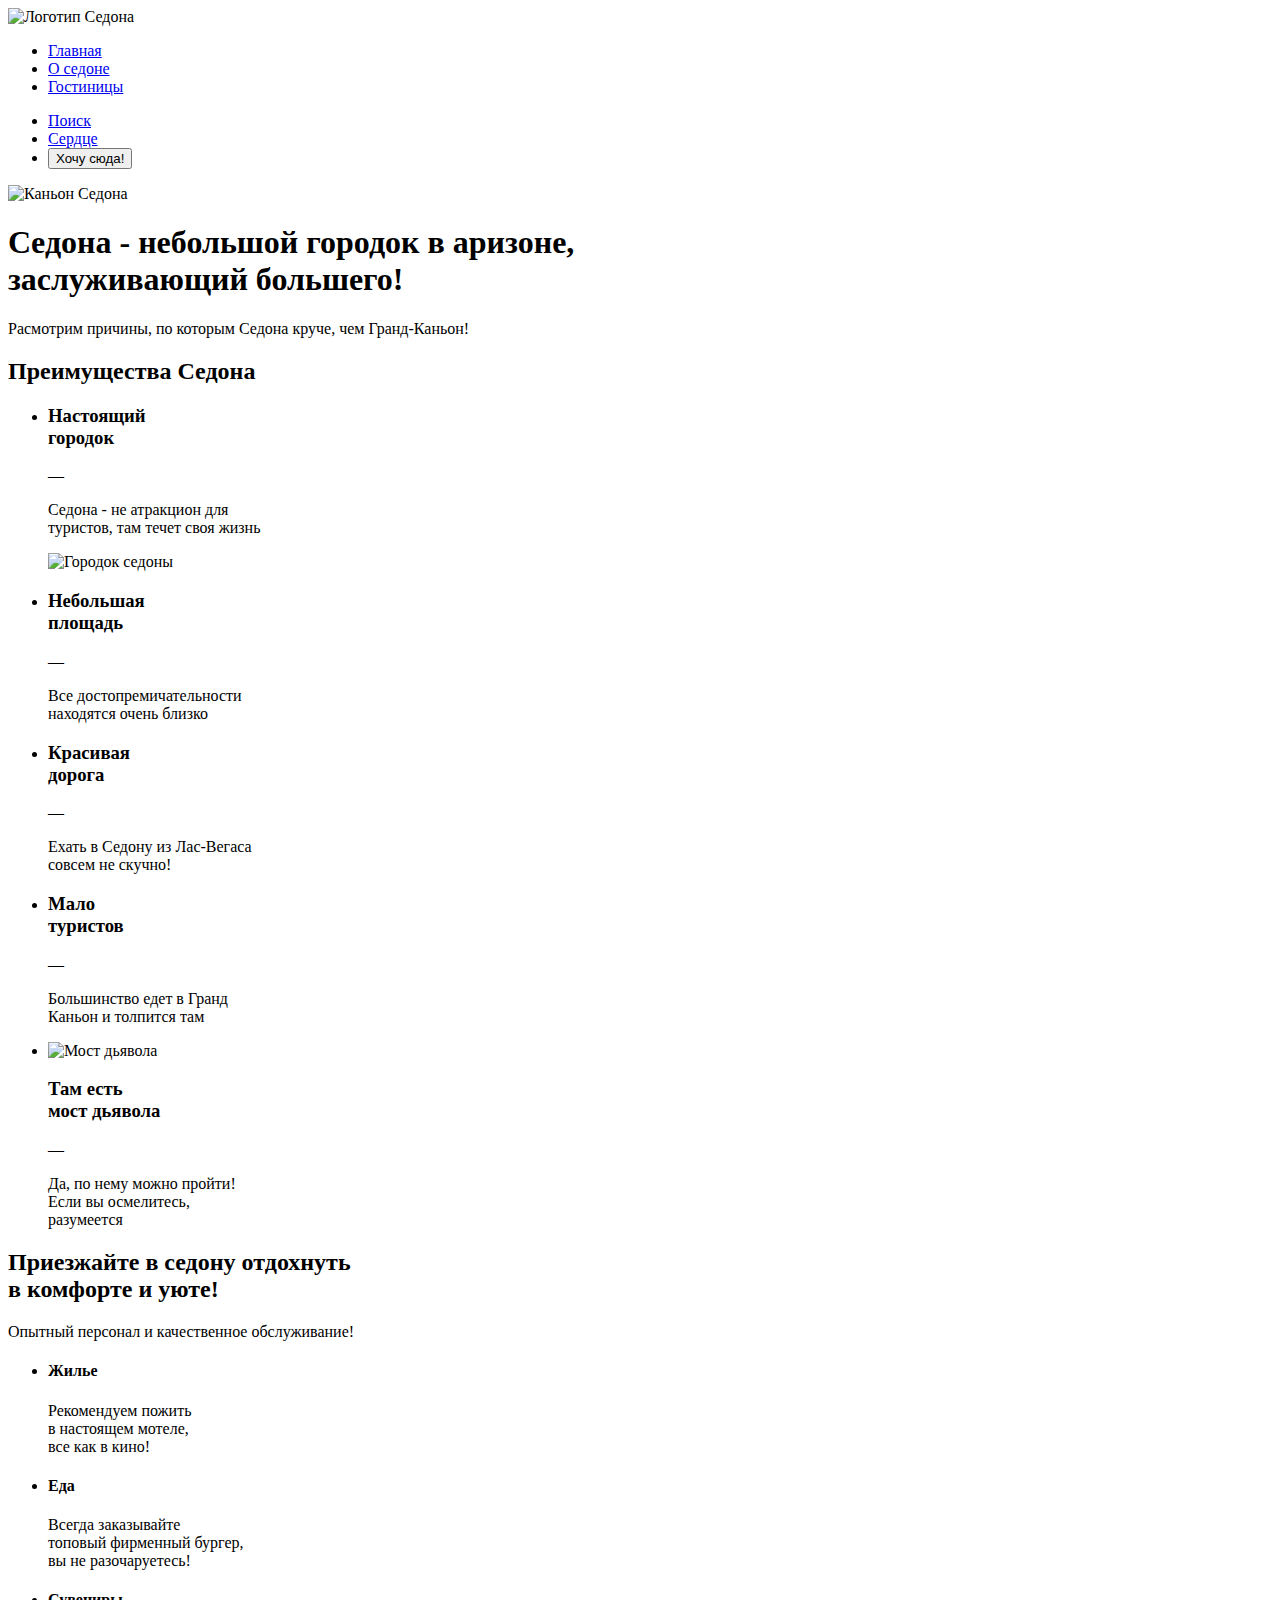
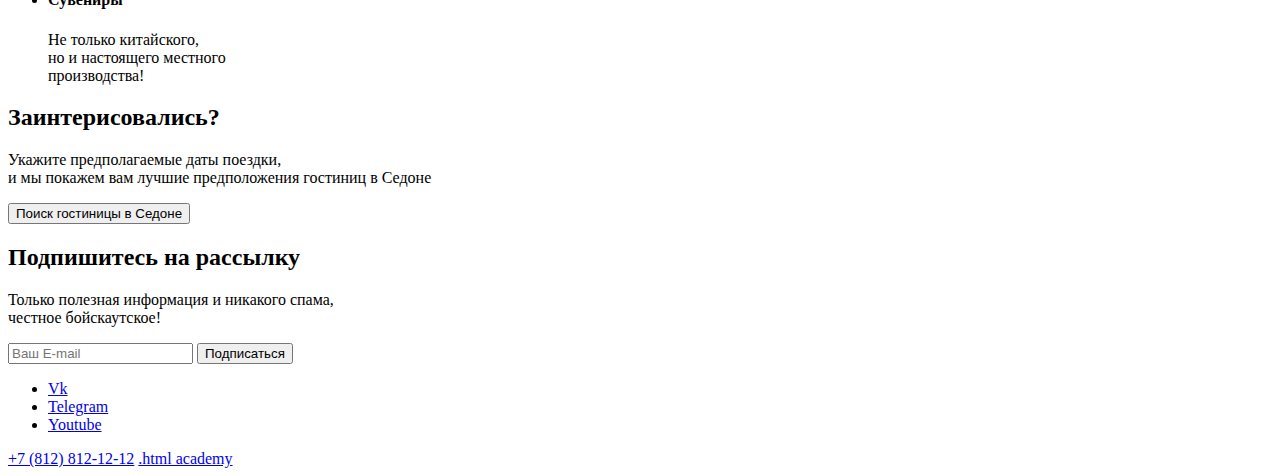
==== index.html @ ae00aa12 "Разметка страниц" ====
<!DOCTYPE html>
<html lang="ru">
  <head>
    <meta charset="utf-8">
    <title>HTML Academy: Седона</title>
  </head>

  <body>
    <header class="main-header">
      <nav class="main-navigation">
        <a class="main-header-logo">
          <img src="#" alt="Логотип Седона">
        </a>
        <ul class="navigation-list">
          <li class="navigation-item">
            <a class="navigation-link" href="index.html">Главная</a>
          </li>
          <li class="navigation-item">
            <a class="navigation-link" href="#">О седоне</a>
          </li>
          <li class="navigation-item">
            <a class="navigation-link" href="catalog.html">Гостиницы</a>
          </li>
        </ul>
        <ul class="navigation-list navigation-user">
          <li class="navigation-item">
            <a class="navigation-link" href="#">
              <span class="visual-hiden">
               Поиск
            </span>
            </a>
          </li>
          <li class="navigation-item">
            <a class="navigation-link" href="#">
            <span class="visual-hiden">
               Сердце
            </span>
              </a>
          </li>
          <li class="navigation-item">
            <button class="button button-popup" type="button">Хочу сюда!</button>
          </li>
        </ul>
      </nav>
    </header>

    <main>
      <section class="description">
        <div class="images">
          <div class="image-items">
             <img  src="#" alt=" Каньон Седона">
          </div>
        </div>
        <h1>Cедона - небольшой городок в аризоне,<br>заслуживающий большего!</h1>
        <p>Расмотрим причины, по которым Седона круче, чем Гранд-Каньон!</p>
      </section>

      <section class="reason">
        <h2 class="visually-hidden">Преимущества Седона</h2>

        <ul class="reason-list">
          <li class="reason-item">
            <h3 class="reason-item">Настоящий<br>городок</h3>
            <span>—</span>
            <p class="reasons-description">Седона - не атракцион для<br>туристов, там течет своя жизнь</p>
            <img src="#" alt="Городок седоны">
          </li>
          <li class="reason-list">
            <h3 class="reasone-item">Небольшая<br>площадь</h3>
            <span>—</span>
            <p class="reasons-description">Все достопремичательности<br>находятся очень близко</p>
          </li>
          <li class="reasone-list">
            <h3 class="reason-item">Красивая<br>дорога</h3>
            <span>—</span>
            <p>Ехать в Седону из Лас-Вегаса<br>совсем не скучно!</p>
          </li>
          <li class="reason-list">
            <h3 class="reason-item">Мало<br>туристов</h3>
            <span>—</span>
            <p class="reasons-description">Большинство едет в Гранд<br>Каньон и толпится там</p>
          </li>
          <li class="reason-item">
            <img src="#" alt="Мост дьявола">
            <h3 class="reason-item">Там есть<br>мост дьявола</h3>
            <span>—</span>
            <p class="reasons-description">Да, по нему можно пройти!<br>Если вы осмелитесь,<br>разумеется</p>
          </li>
        </ul>
      </section>

      <section>
        <div>
          <h2>Приезжайте в седону отдохнуть<br>в комфорте и уюте!</h2>
          <p>Опытный персонал и качественное обслуживание!</p>
        </div>
        <ul class="features">
          <li>
            <div class="feature-item feature-item-house">
              <h4 class="title-item title-item-black">Жилье</h4>
              <p>Рекомендуем пожить<br>в настоящем мотеле,<br>все как в кино!</p>
            </div>
          </li>
          <li>
            <div class="feature-item feature-item-food">
              <h4 class="title-item title-item-black">Еда</h4>
              <p>Всегда заказывайте<br>топовый фирменный бургер,<br>вы не разочаруетесь!</p>
            </div>
          </li>
          <li>
            <div class="feature-item feature-item-gift">
              <h4 class="title-item title-item-black">Сувениры</h4>
              <p>Не только китайского,<br>но и настоящего местного<br>производства!</p>
            </div>
          </li>
        </ul>
      </section>

      <section class="search">
        <div class="container">
          <h2>Заинтерисовались?</h2>
          <p class="explation">Укажите предполагаемые даты поездки,<br>и мы покажем вам лучшие предположения гостиниц в Седоне</p>
          <button class="button button-popup" type="button">Поиск гостиницы в Седоне</button>
        </div>
      </section>

      <section class="subscribe">
        <div class="link">
          <h2>Подпишитесь на рассылку</h2>
          <p>Только полезная информация и никакого спама,<br>честное бойскаутское!</p>
        </div>
        <form>
          <input name="email" type="email" placeholder="Ваш E-mail" required>
          <input type="submit" value="Подписаться">
        </form>
      </section>
    </main>

    <footer class="main-footer">
      <div class="footer-social">
        <ul class="footer-social-list">
          <li class="footer-social-item">
            <a class="button" href="#">Vk</a>
          </li>
          <li class="footer-social-item">
            <a class="button" href="#">Telegram</a>
          </li>
          <li class="footer-social-item">
          <a class="button" href="#">Youtube</a>
          </li>
        </ul>
      </div>
      <a href="tel:+78128121212">+7 (812) 812-12-12</a>
      <a class="navigation-link" href="https://htmlacademy.ru">.html academy</a>
    </footer>
  </body>
  </html>
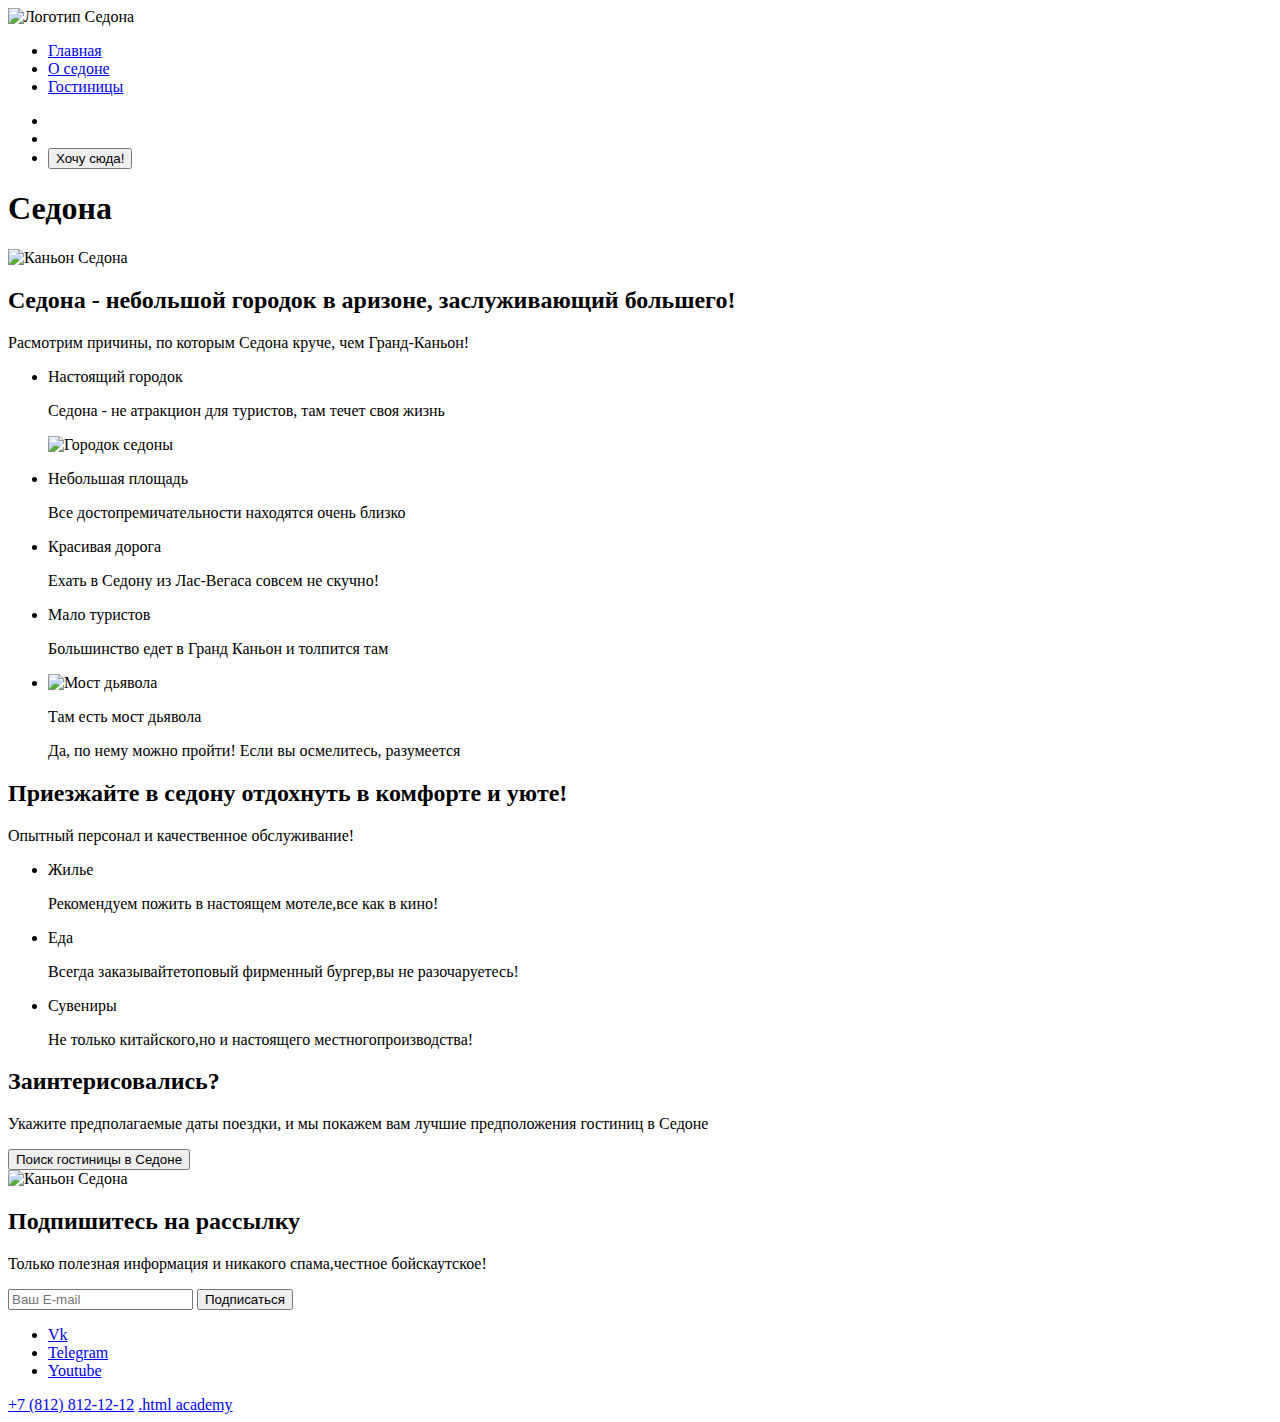
==== commit 5eeec648: "Разметка страницы 2" ====
--- a/index.html
+++ b/index.html
@@ -1,5 +1,6 @@
 <!DOCTYPE html>
 <html lang="ru">
+
   <head>
     <meta charset="utf-8">
     <title>HTML Academy: Седона</title>
@@ -24,18 +25,18 @@
         </ul>
         <ul class="navigation-list navigation-user">
           <li class="navigation-item">
-            <a class="navigation-link" href="#">
+            <a class="navigation-link" aria-label="Поиск" href="#">
               <span class="visual-hiden">
-               Поиск
-            </span>
+
+              </span>
             </a>
           </li>
           <li class="navigation-item">
-            <a class="navigation-link" href="#">
-            <span class="visual-hiden">
-               Сердце
-            </span>
-              </a>
+            <a class="navigation-link" aria-label="Избранное" href="#">
+              <span class="visual-hiden">
+
+              </span>
+            </a>
           </li>
           <li class="navigation-item">
             <button class="button button-popup" type="button">Хочу сюда!</button>
@@ -46,72 +47,65 @@
 
     <main>
       <section class="description">
+        <h1 class="visually-hidden">Седона</h1>
         <div class="images">
           <div class="image-items">
-             <img  src="#" alt=" Каньон Седона">
+            <img src="#" alt=" Каньон Седона">
           </div>
         </div>
-        <h1>Cедона - небольшой городок в аризоне,<br>заслуживающий большего!</h1>
-        <p>Расмотрим причины, по которым Седона круче, чем Гранд-Каньон!</p>
       </section>
 
       <section class="reason">
-        <h2 class="visually-hidden">Преимущества Седона</h2>
-
+        <h2>Cедона - небольшой городок в аризоне, заслуживающий большего!</h2>
+        <p>Расмотрим причины, по которым Седона круче, чем Гранд-Каньон!</p>
         <ul class="reason-list">
           <li class="reason-item">
-            <h3 class="reason-item">Настоящий<br>городок</h3>
-            <span>—</span>
-            <p class="reasons-description">Седона - не атракцион для<br>туристов, там течет своя жизнь</p>
+            <p class="reason-item">Настоящий городок</p>
+            <span></span>
+            <p class="reasons-description">Седона - не атракцион для туристов, там течет своя жизнь</p>
             <img src="#" alt="Городок седоны">
           </li>
           <li class="reason-list">
-            <h3 class="reasone-item">Небольшая<br>площадь</h3>
-            <span>—</span>
-            <p class="reasons-description">Все достопремичательности<br>находятся очень близко</p>
+            <p class="reasone-item">Небольшая площадь</p>
+            <span></span>
+            <p class="reasons-description">Все достопремичательности находятся очень близко</p>
           </li>
           <li class="reasone-list">
-            <h3 class="reason-item">Красивая<br>дорога</h3>
-            <span>—</span>
-            <p>Ехать в Седону из Лас-Вегаса<br>совсем не скучно!</p>
+            <p class="reason-item">Красивая дорога</p>
+            <span></span>
+            <p>Ехать в Седону из Лас-Вегаса совсем не скучно!</p>
           </li>
           <li class="reason-list">
-            <h3 class="reason-item">Мало<br>туристов</h3>
-            <span>—</span>
-            <p class="reasons-description">Большинство едет в Гранд<br>Каньон и толпится там</p>
+            <p class="reason-item">Мало туристов</p>
+            <span></span>
+            <p class="reasons-description">Большинство едет в Гранд Каньон и толпится там</p>
           </li>
           <li class="reason-item">
             <img src="#" alt="Мост дьявола">
-            <h3 class="reason-item">Там есть<br>мост дьявола</h3>
-            <span>—</span>
-            <p class="reasons-description">Да, по нему можно пройти!<br>Если вы осмелитесь,<br>разумеется</p>
+            <p class="reason-item">Там есть мост дьявола</p>
+            <span></span>
+            <p class="reasons-description">Да, по нему можно пройти! Если вы осмелитесь, разумеется</p>
           </li>
         </ul>
       </section>
 
       <section>
         <div>
-          <h2>Приезжайте в седону отдохнуть<br>в комфорте и уюте!</h2>
+          <h2>Приезжайте в седону отдохнуть в комфорте и уюте!</h2>
           <p>Опытный персонал и качественное обслуживание!</p>
         </div>
         <ul class="features">
           <li>
-            <div class="feature-item feature-item-house">
-              <h4 class="title-item title-item-black">Жилье</h4>
-              <p>Рекомендуем пожить<br>в настоящем мотеле,<br>все как в кино!</p>
-            </div>
+            <p class="title-item title-item-black">Жилье</p>
+            <p>Рекомендуем пожить в настоящем мотеле,все как в кино!</p>
           </li>
           <li>
-            <div class="feature-item feature-item-food">
-              <h4 class="title-item title-item-black">Еда</h4>
-              <p>Всегда заказывайте<br>топовый фирменный бургер,<br>вы не разочаруетесь!</p>
-            </div>
+            <p class="title-item title-item-black">Еда</p>
+            <p>Всегда заказывайтетоповый фирменный бургер,вы не разочаруетесь!</p>
           </li>
           <li>
-            <div class="feature-item feature-item-gift">
-              <h4 class="title-item title-item-black">Сувениры</h4>
-              <p>Не только китайского,<br>но и настоящего местного<br>производства!</p>
-            </div>
+            <p class="title-item title-item-black">Сувениры</p>
+            <p>Не только китайского,но и настоящего местногопроизводства!</p>
           </li>
         </ul>
       </section>
@@ -119,19 +113,21 @@
       <section class="search">
         <div class="container">
           <h2>Заинтерисовались?</h2>
-          <p class="explation">Укажите предполагаемые даты поездки,<br>и мы покажем вам лучшие предположения гостиниц в Седоне</p>
+          <p class="explation">Укажите предполагаемые даты поездки, и мы покажем вам лучшие предположения гостиниц в
+            Седоне</p>
           <button class="button button-popup" type="button">Поиск гостиницы в Седоне</button>
         </div>
       </section>
 
       <section class="subscribe">
+        <img src="#" alt="Каньон Седона">
         <div class="link">
           <h2>Подпишитесь на рассылку</h2>
-          <p>Только полезная информация и никакого спама,<br>честное бойскаутское!</p>
+          <p>Только полезная информация и никакого спама,честное бойскаутское!</p>
         </div>
         <form>
           <input name="email" type="email" placeholder="Ваш E-mail" required>
-          <input type="submit" value="Подписаться">
+          <button type="submit">Подписаться</button>
         </form>
       </section>
     </main>
@@ -140,18 +136,20 @@
       <div class="footer-social">
         <ul class="footer-social-list">
           <li class="footer-social-item">
-            <a class="button" href="#">Vk</a>
+            <a class="button" href="#" aria-label="Vk">Vk</a>
           </li>
           <li class="footer-social-item">
-            <a class="button" href="#">Telegram</a>
+            <a class="button" href="#" aria-label="Telegram">Telegram</a>
           </li>
           <li class="footer-social-item">
-          <a class="button" href="#">Youtube</a>
+            <a class="button" href="#" aria-label="Youtube">Youtube</a>
           </li>
         </ul>
       </div>
       <a href="tel:+78128121212">+7 (812) 812-12-12</a>
-      <a class="navigation-link" href="https://htmlacademy.ru">.html academy</a>
+      <a class="navigation-link" href="https://htmlacademy.ru" target="_blank" rel="noopener noreferrer">.html
+        academy</a>
     </footer>
   </body>
-  </html>
+
+</html>
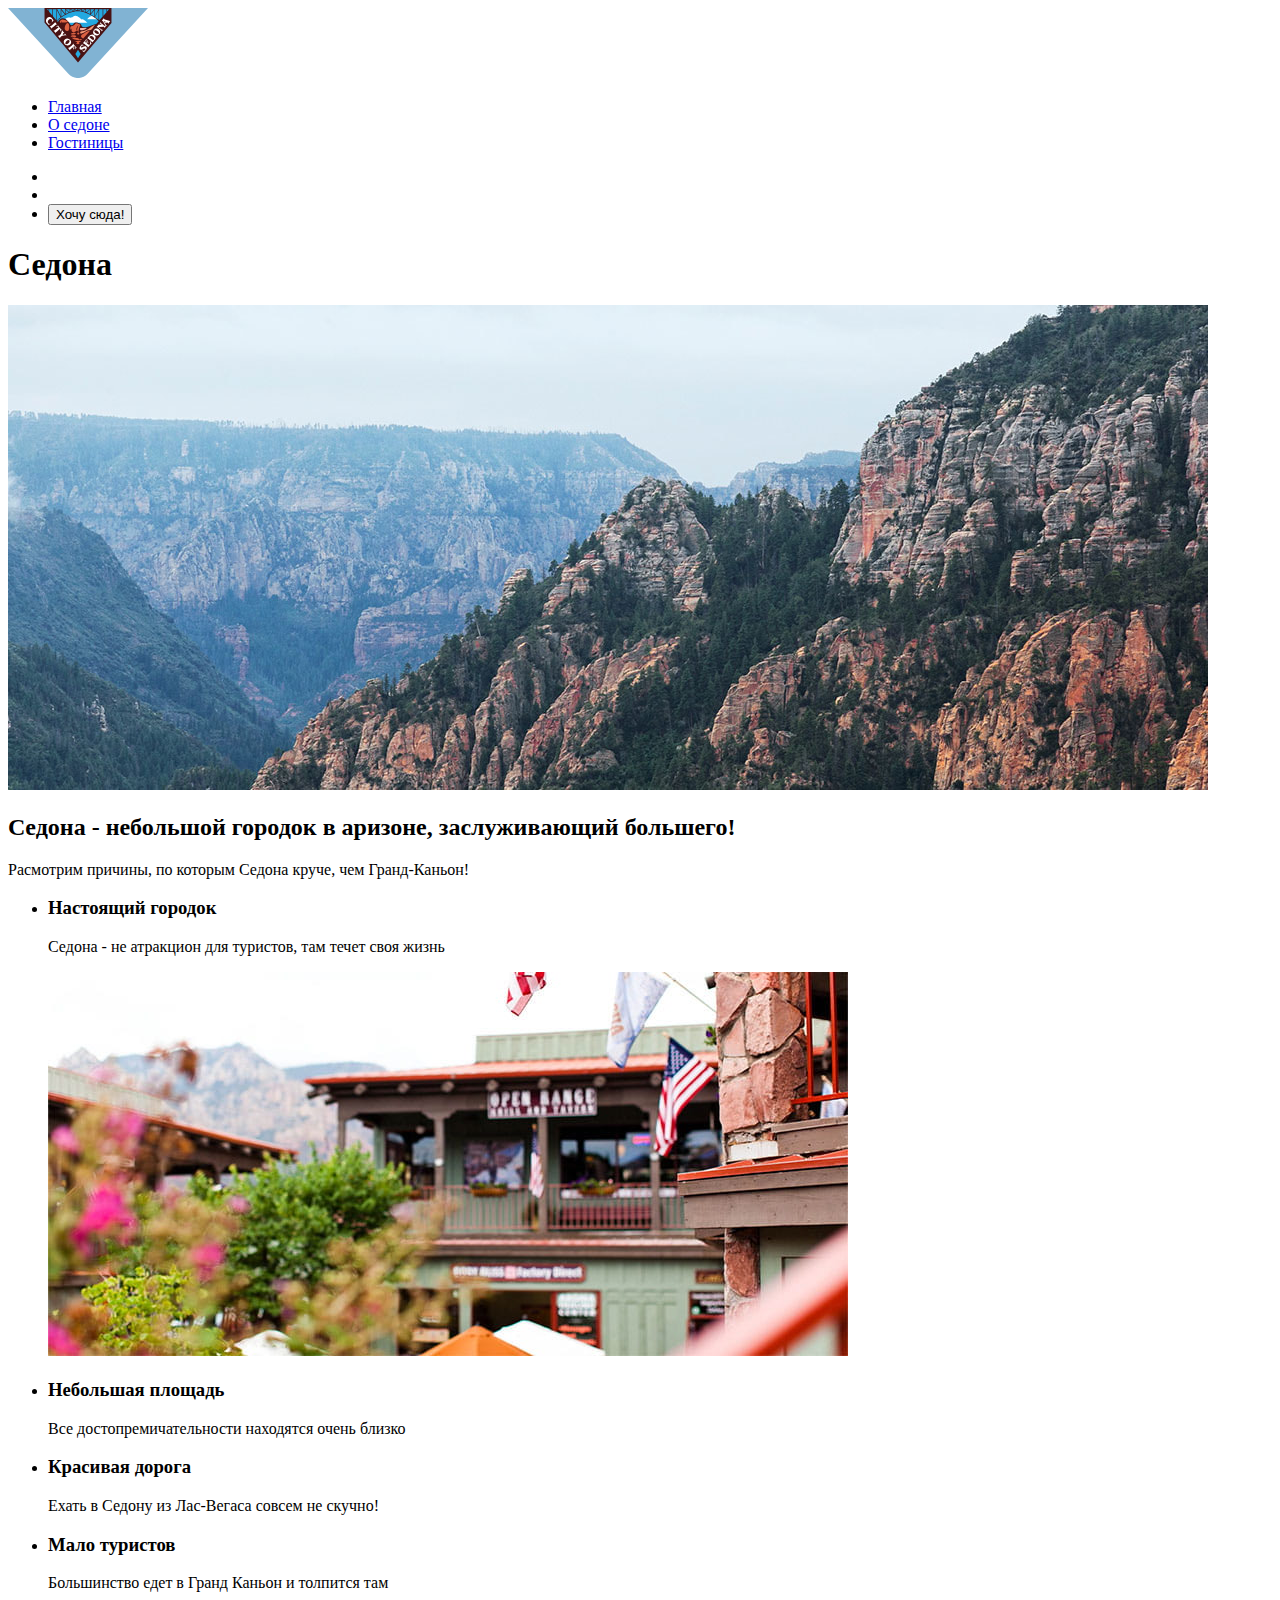
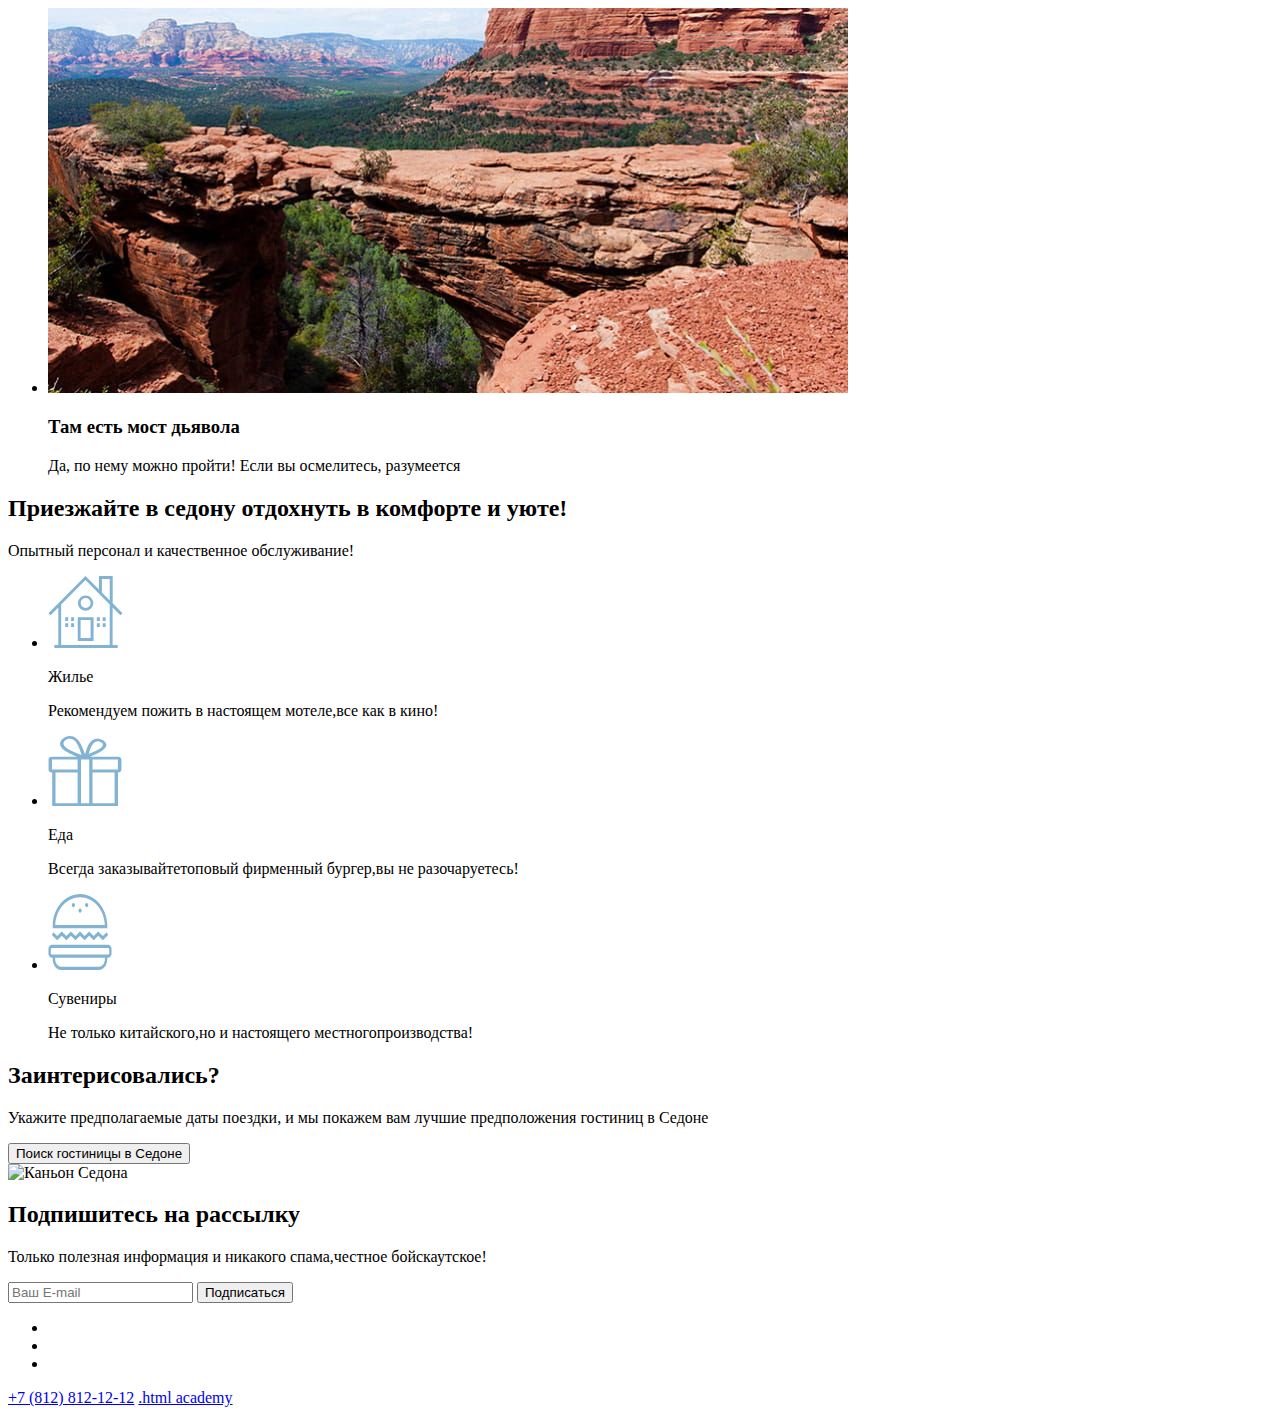
==== commit 3c823861: "Merge pull request #3 from AlexPC19993/master" ====
--- a/index.html
+++ b/index.html
@@ -9,8 +9,8 @@
   <body>
     <header class="main-header">
       <nav class="main-navigation">
-        <a class="main-header-logo">
-          <img src="#" alt="Логотип Седона">
+        <a class="main-header-logo" href="index.html">
+          <img src="images/logo-sedona.svg" width="140" height="70" alt="Логотип Седона">
         </a>
         <ul class="navigation-list">
           <li class="navigation-item">
@@ -25,20 +25,12 @@
         </ul>
         <ul class="navigation-list navigation-user">
           <li class="navigation-item">
-            <a class="navigation-link" aria-label="Поиск" href="#">
-              <span class="visual-hiden">
-
-              </span>
-            </a>
+            <a class="navigation-link" aria-label="Поиск" href="#"></a>
           </li>
           <li class="navigation-item">
-            <a class="navigation-link" aria-label="Избранное" href="#">
-              <span class="visual-hiden">
-
-              </span>
-            </a>
+            <a class="navigation-link" aria-label="Избранное" href="#"></a>
           </li>
-          <li class="navigation-item">
+          <li class=" navigation-item">
             <button class="button button-popup" type="button">Хочу сюда!</button>
           </li>
         </ul>
@@ -50,7 +42,7 @@
         <h1 class="visually-hidden">Седона</h1>
         <div class="images">
           <div class="image-items">
-            <img src="#" alt=" Каньон Седона">
+            <img src="images/index-background.jpg" width="1200" height="485" alt="Каньон Седона">
           </div>
         </div>
       </section>
@@ -60,29 +52,29 @@
         <p>Расмотрим причины, по которым Седона круче, чем Гранд-Каньон!</p>
         <ul class="reason-list">
           <li class="reason-item">
-            <p class="reason-item">Настоящий городок</p>
+            <h3 class="reason-item">Настоящий городок</h3>
             <span></span>
             <p class="reasons-description">Седона - не атракцион для туристов, там течет своя жизнь</p>
-            <img src="#" alt="Городок седоны">
+            <img src="images/feature-picture-1.jpg" width="800" height="384" alt="Городок седоны">
           </li>
           <li class="reason-list">
-            <p class="reasone-item">Небольшая площадь</p>
+            <h3 class="reasone-item">Небольшая площадь</h3>
             <span></span>
             <p class="reasons-description">Все достопремичательности находятся очень близко</p>
           </li>
           <li class="reasone-list">
-            <p class="reason-item">Красивая дорога</p>
+            <h3 class="reason-item">Красивая дорога</h3>
             <span></span>
             <p>Ехать в Седону из Лас-Вегаса совсем не скучно!</p>
           </li>
           <li class="reason-list">
-            <p class="reason-item">Мало туристов</p>
+            <h3 class="reason-item">Мало туристов</h3>
             <span></span>
             <p class="reasons-description">Большинство едет в Гранд Каньон и толпится там</p>
           </li>
           <li class="reason-item">
-            <img src="#" alt="Мост дьявола">
-            <p class="reason-item">Там есть мост дьявола</p>
+            <img src="images/feature-picture-2.jpg" width="800" height="385" alt="Мост дьявола">
+            <h3 class="reason-item">Там есть мост дьявола</h3>
             <span></span>
             <p class="reasons-description">Да, по нему можно пройти! Если вы осмелитесь, разумеется</p>
           </li>
@@ -96,14 +88,17 @@
         </div>
         <ul class="features">
           <li>
+            <img src="images/icon-house.svg" width="75" height="72" alt="Жилье">
             <p class="title-item title-item-black">Жилье</p>
             <p>Рекомендуем пожить в настоящем мотеле,все как в кино!</p>
           </li>
           <li>
+            <img src="images/icon-souvenir.svg" width="74" height="70" alt="Еда">
             <p class="title-item title-item-black">Еда</p>
             <p>Всегда заказывайтетоповый фирменный бургер,вы не разочаруетесь!</p>
           </li>
           <li>
+            <img src="images/icon-food.svg" width="64" height="76" alt="Сувениры">
             <p class="title-item title-item-black">Сувениры</p>
             <p>Не только китайского,но и настоящего местногопроизводства!</p>
           </li>
@@ -113,19 +108,19 @@
       <section class="search">
         <div class="container">
           <h2>Заинтерисовались?</h2>
-          <p class="explation">Укажите предполагаемые даты поездки, и мы покажем вам лучшие предположения гостиниц в
-            Седоне</p>
+          <p class="explation">
+            Укажите предполагаемые даты поездки, и мы покажем вам лучшие предположения гостиниц в Седоне</p>
           <button class="button button-popup" type="button">Поиск гостиницы в Седоне</button>
         </div>
       </section>
 
       <section class="subscribe">
-        <img src="#" alt="Каньон Седона">
+        <img src="images/filter_background.jpg" width="1200" height="414" alt="Каньон Седона">
         <div class="link">
           <h2>Подпишитесь на рассылку</h2>
           <p>Только полезная информация и никакого спама,честное бойскаутское!</p>
         </div>
-        <form>
+        <form action="#">
           <input name="email" type="email" placeholder="Ваш E-mail" required>
           <button type="submit">Подписаться</button>
         </form>
@@ -136,19 +131,19 @@
       <div class="footer-social">
         <ul class="footer-social-list">
           <li class="footer-social-item">
-            <a class="button" href="#" aria-label="Vk">Vk</a>
+            <a class="button" href="#" aria-label="Vk"></a>
           </li>
           <li class="footer-social-item">
-            <a class="button" href="#" aria-label="Telegram">Telegram</a>
+            <a class="button" href="#" aria-label="Telegram"></a>
           </li>
           <li class="footer-social-item">
-            <a class="button" href="#" aria-label="Youtube">Youtube</a>
+            <a class="button" href="#" aria-label="Youtube"></a>
           </li>
         </ul>
       </div>
       <a href="tel:+78128121212">+7 (812) 812-12-12</a>
-      <a class="navigation-link" href="https://htmlacademy.ru" target="_blank" rel="noopener noreferrer">.html
-        academy</a>
+      <a class="navigation-link" href="https://htmlacademy.ru" target="_blank" rel="noopener noreferrer">
+        .html academy</a>
     </footer>
   </body>
 
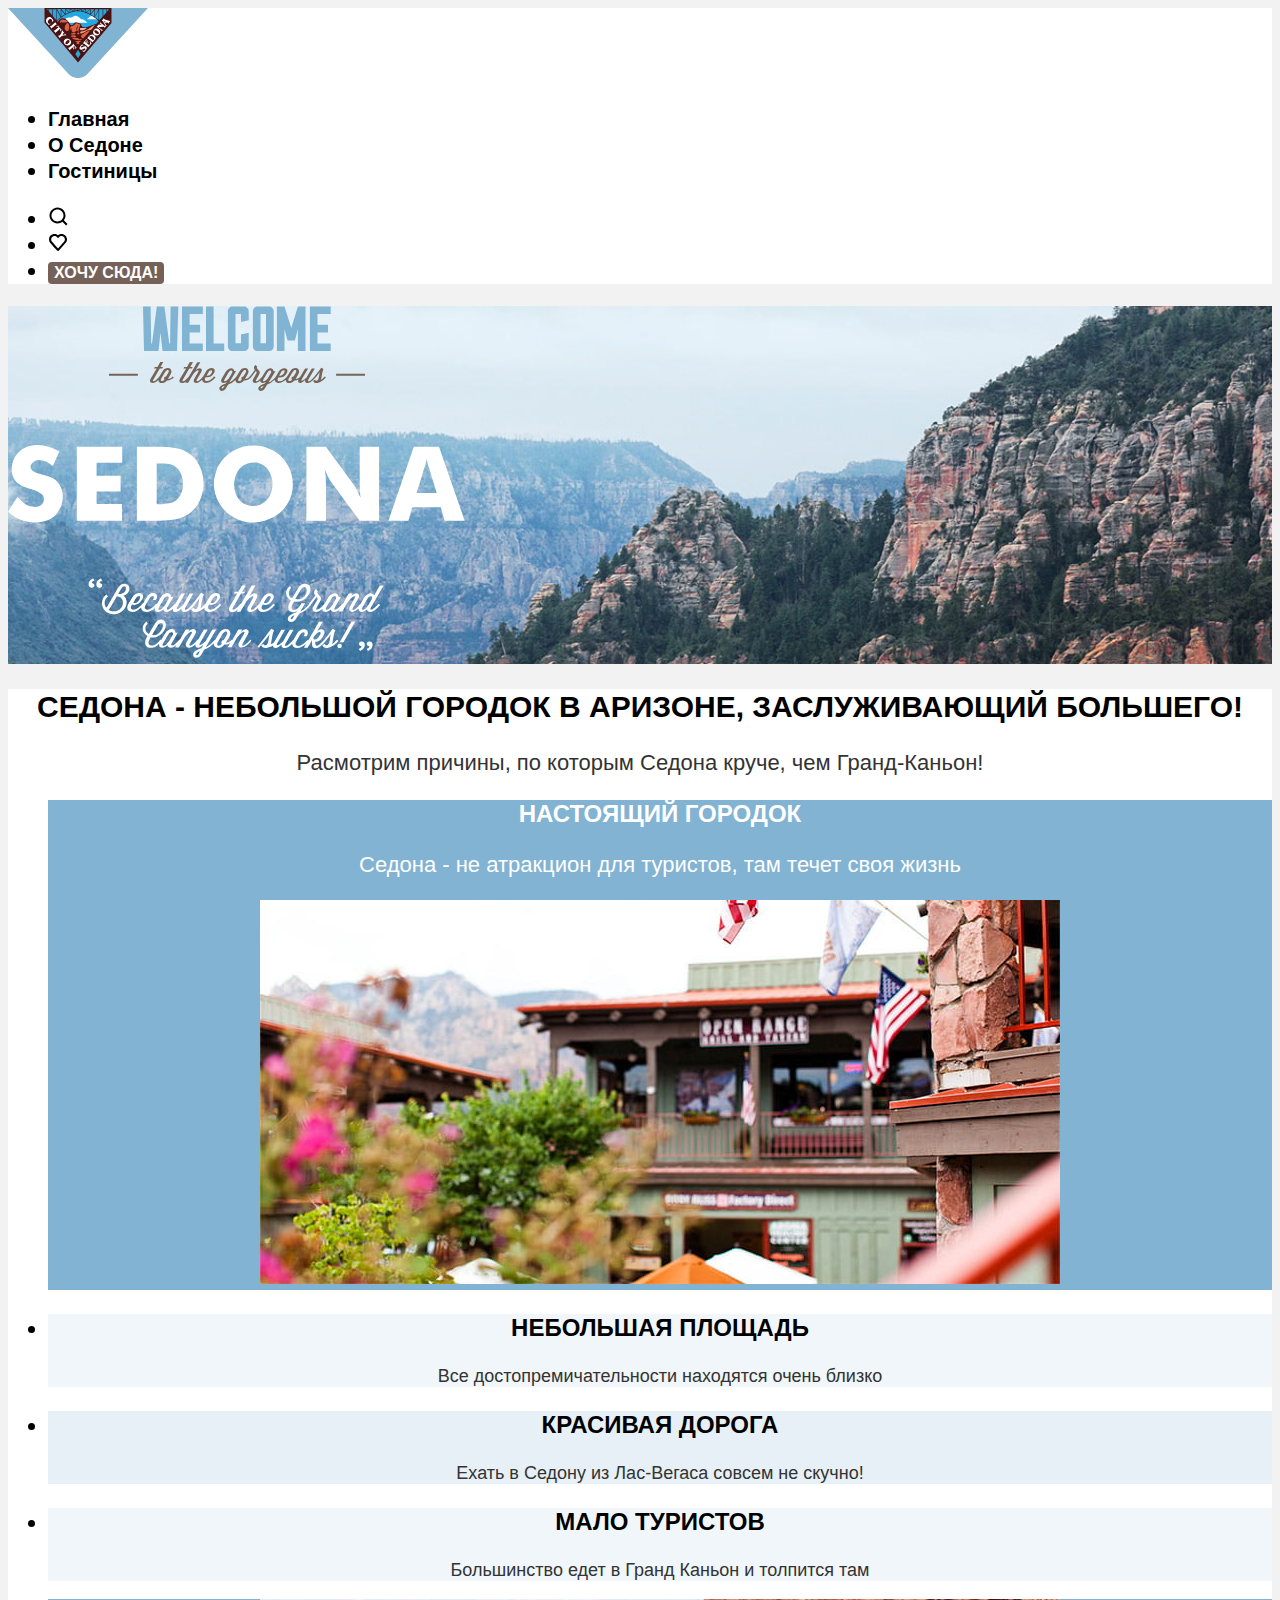
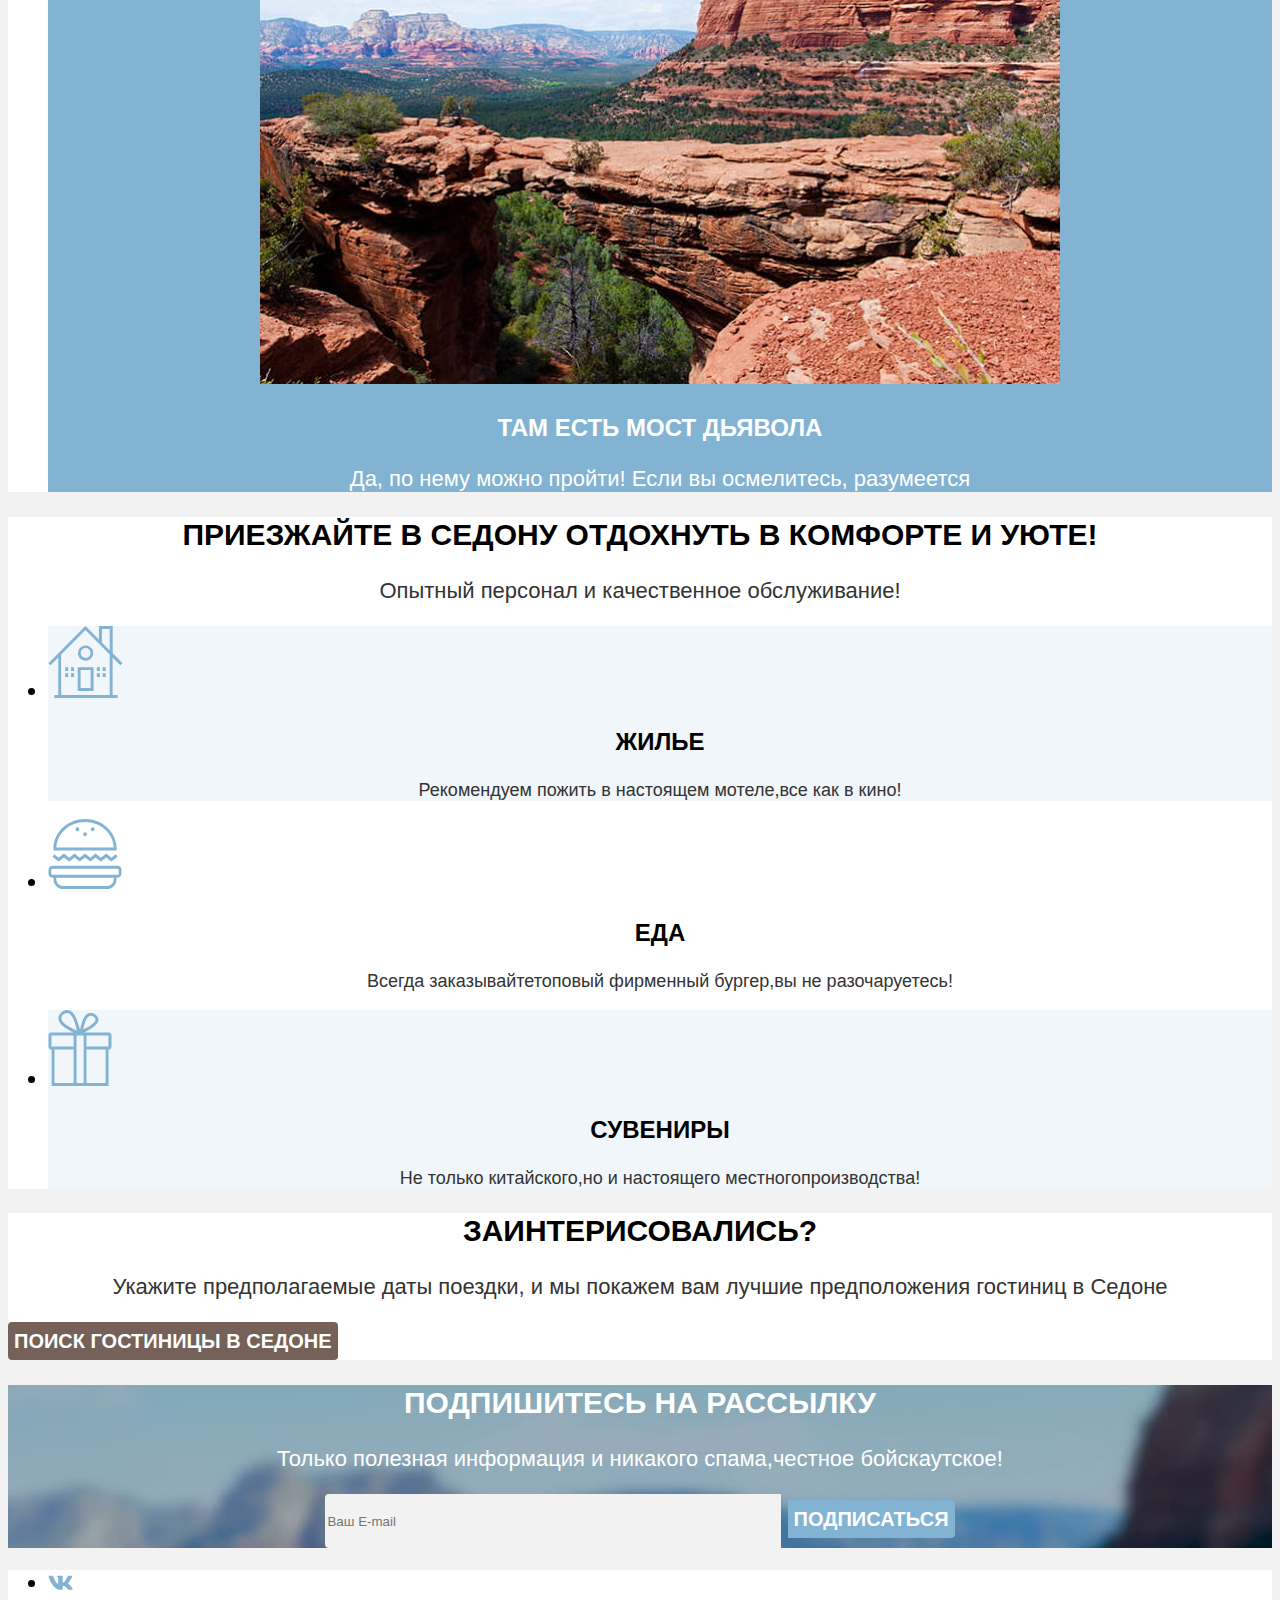
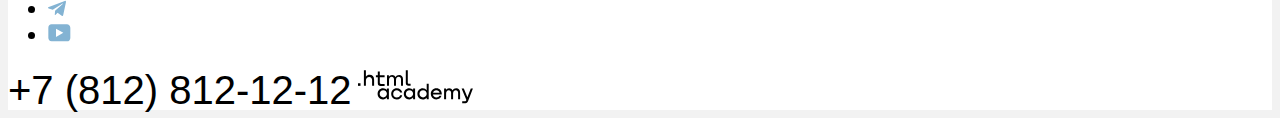
==== commit 04ae6e25: "Merge pull request #4 from AlexPC19993/master" ====
--- a/index.html
+++ b/index.html
@@ -2,6 +2,7 @@
 <html lang="ru">
 
   <head>
+    <link rel="stylesheet" href="styles/styles.css">
     <meta charset="utf-8">
     <title>HTML Academy: Седона</title>
   </head>
@@ -17,7 +18,7 @@
             <a class="navigation-link" href="index.html">Главная</a>
           </li>
           <li class="navigation-item">
-            <a class="navigation-link" href="#">О седоне</a>
+            <a class="navigation-link" href="#">О Cедоне</a>
           </li>
           <li class="navigation-item">
             <a class="navigation-link" href="catalog.html">Гостиницы</a>
@@ -25,82 +26,94 @@
         </ul>
         <ul class="navigation-list navigation-user">
           <li class="navigation-item">
-            <a class="navigation-link" aria-label="Поиск" href="#"></a>
-          </li>
-          <li class="navigation-item">
-            <a class="navigation-link" aria-label="Избранное" href="#"></a>
+            <a class="navigation-link" aria-label="Поиск" href="#"><svg width="20" height="20" viewBox="0 0 20 20"
+                fill="none" xmlns="http://www.w3.org/2000/svg">
+                <path
+                  d="M19.5 18.0083L15.8 14.3287C16.8 13.0359 17.5 11.3453 17.5 9.4558C17.5 5.08011 13.9 1.5 9.5 1.5C5.1 1.5 1.5 5.17956 1.5 9.55525C1.5 13.9309 5.1 17.511 9.5 17.511C11.3 17.511 13 16.9144 14.4 15.8204L18.1 19.5L19.5 18.0083ZM9.5 15.5221C6.2 15.5221 3.5 12.837 3.5 9.55525C3.5 6.27348 6.2 3.5884 9.5 3.5884C12.8 3.5884 15.5 6.27348 15.5 9.55525C15.5 12.837 12.8 15.5221 9.5 15.5221Z"
+                  fill="black" />
+              </svg>
+            </a>
+          </li>
+          <li class="navigation-item">
+            <a class="navigation-link" aria-label="Избранное" href="#"><svg width="20" height="20" viewBox="0 0 20 20"
+                fill="none" xmlns="http://www.w3.org/2000/svg">
+                <path
+                  d="M9.9 19C9.6 19 9.3 18.9 9.1 18.6C3.7 12.5 2.4 11.1 2.1 10.7C1.4 9.8 1 8.6 1 7.4C1 4.4 3.4 2 6.5 2C7.8 2 9 2.5 10 3.3C11 2.5 12.3 2 13.5 2C16.5 2 19 4.4 19 7.4C19 8.7 18.5 9.9 17.7 10.8L10.7 18.7C10.5 18.9 10.3 19 9.9 19ZM3.9 9.5C4.2 9.9 7.4 13.5 10 16.4L16.2 9.4C16.7 8.9 16.9 8.2 16.9 7.4C16.9 5.6 15.4 4.1 13.6 4.1C12.6 4.1 11.6 4.6 10.9 5.4C10.6 5.7 10.3 5.8 10 5.8C9.7 5.8 9.4 5.6 9.2 5.4C8.5 4.6 7.5 4.1 6.5 4.1C4.7 4.1 3.2 5.6 3.2 7.4C3.1 8.3 3.5 9 3.9 9.5C3.8 9.5 3.8 9.5 3.9 9.5Z"
+                  fill="black" />
+              </svg>
+            </a>
           </li>
           <li class=" navigation-item">
-            <button class="button button-popup" type="button">Хочу сюда!</button>
+            <button class="button-popup" type="button">Хочу сюда!</button>
           </li>
         </ul>
       </nav>
     </header>
 
-    <main>
+    <main class="main-section">
       <section class="description">
         <h1 class="visually-hidden">Седона</h1>
         <div class="images">
           <div class="image-items">
-            <img src="images/index-background.jpg" width="1200" height="485" alt="Каньон Седона">
+            <img src="images/intro-welcome.svg">
           </div>
         </div>
       </section>
 
       <section class="reason">
         <h2>Cедона - небольшой городок в аризоне, заслуживающий большего!</h2>
-        <p>Расмотрим причины, по которым Седона круче, чем Гранд-Каньон!</p>
-        <ul class="reason-list">
-          <li class="reason-item">
-            <h3 class="reason-item">Настоящий городок</h3>
-            <span></span>
-            <p class="reasons-description">Седона - не атракцион для туристов, там течет своя жизнь</p>
+        <p class="criteria">Расмотрим причины, по которым Седона круче, чем Гранд-Каньон!</p>
+        <ul class="reasons-list">
+          <li class="reason-item reason-item-town">
+            <h3 class="reason-title">Настоящий городок</h3>
+            <span></span>
+            <p>Седона - не атракцион для туристов, там течет своя жизнь</p>
             <img src="images/feature-picture-1.jpg" width="800" height="384" alt="Городок седоны">
           </li>
-          <li class="reason-list">
-            <h3 class="reasone-item">Небольшая площадь</h3>
-            <span></span>
-            <p class="reasons-description">Все достопремичательности находятся очень близко</p>
-          </li>
-          <li class="reasone-list">
-            <h3 class="reason-item">Красивая дорога</h3>
-            <span></span>
-            <p>Ехать в Седону из Лас-Вегаса совсем не скучно!</p>
-          </li>
-          <li class="reason-list">
-            <h3 class="reason-item">Мало туристов</h3>
-            <span></span>
-            <p class="reasons-description">Большинство едет в Гранд Каньон и толпится там</p>
-          </li>
-          <li class="reason-item">
+          <li class="reason-list reason-list-square">
+            <h3 class="reason-title">Небольшая площадь</h3>
+            <span></span>
+            <p class="reason-description">Все достопремичательности находятся очень близко</p>
+          </li>
+          <li class="reason-list reason-list-road">
+            <h3 class="reason-title">Красивая дорога</h3>
+            <span></span>
+            <p class="reason-description">Ехать в Седону из Лас-Вегаса совсем не скучно!</p>
+          </li>
+          <li class="reason-list reason-list-tourist">
+            <h3 class="reason-title">Мало туристов</h3>
+            <span></span>
+            <p class="reason-description">Большинство едет в Гранд Каньон и толпится там</p>
+          </li>
+          <li class="reason-item reason-item-bridge">
             <img src="images/feature-picture-2.jpg" width="800" height="385" alt="Мост дьявола">
-            <h3 class="reason-item">Там есть мост дьявола</h3>
-            <span></span>
-            <p class="reasons-description">Да, по нему можно пройти! Если вы осмелитесь, разумеется</p>
-          </li>
-        </ul>
-      </section>
-
-      <section>
-        <div>
+            <h3 class="reason-title">Там есть мост дьявола</h3>
+            <span></span>
+            <p>Да, по нему можно пройти! Если вы осмелитесь, разумеется</p>
+          </li>
+        </ul>
+      </section>
+
+      <section class="features-container">
+        <div class="offer">
           <h2>Приезжайте в седону отдохнуть в комфорте и уюте!</h2>
           <p>Опытный персонал и качественное обслуживание!</p>
         </div>
         <ul class="features">
-          <li>
+          <li class="features-house">
             <img src="images/icon-house.svg" width="75" height="72" alt="Жилье">
-            <p class="title-item title-item-black">Жилье</p>
-            <p>Рекомендуем пожить в настоящем мотеле,все как в кино!</p>
-          </li>
-          <li>
-            <img src="images/icon-souvenir.svg" width="74" height="70" alt="Еда">
-            <p class="title-item title-item-black">Еда</p>
-            <p>Всегда заказывайтетоповый фирменный бургер,вы не разочаруетесь!</p>
-          </li>
-          <li>
-            <img src="images/icon-food.svg" width="64" height="76" alt="Сувениры">
-            <p class="title-item title-item-black">Сувениры</p>
-            <p>Не только китайского,но и настоящего местногопроизводства!</p>
+            <p class="title-item-black">Жилье</p>
+            <p class="title-item">Рекомендуем пожить в настоящем мотеле,все как в кино!</p>
+          </li>
+          <li class="features-food">
+            <img src="images/icon-food.svg" width="74" height="70" alt="Еда">
+            <p class="title-item-black">Еда</p>
+            <p class="title-item">Всегда заказывайтетоповый фирменный бургер,вы не разочаруетесь!</p>
+          </li>
+          <li class="features-souvenir">
+            <img src="images/icon-souvenir.svg" width="64" height="76" alt="Сувениры">
+            <p class="title-item-black">Сувениры</p>
+            <p class="title-item">Не только китайского,но и настоящего местногопроизводства!</p>
           </li>
         </ul>
       </section>
@@ -115,14 +128,13 @@
       </section>
 
       <section class="subscribe">
-        <img src="images/filter_background.jpg" width="1200" height="414" alt="Каньон Седона">
         <div class="link">
           <h2>Подпишитесь на рассылку</h2>
           <p>Только полезная информация и никакого спама,честное бойскаутское!</p>
         </div>
         <form action="#">
           <input name="email" type="email" placeholder="Ваш E-mail" required>
-          <button type="submit">Подписаться</button>
+          <button class="button" type="submit">Подписаться</button>
         </form>
       </section>
     </main>
@@ -131,19 +143,73 @@
       <div class="footer-social">
         <ul class="footer-social-list">
           <li class="footer-social-item">
-            <a class="button" href="#" aria-label="Vk"></a>
+            <a class="button" href="#" aria-label="Vk"><svg width="25" height="15" viewBox="0 0 25 15" fill="none"
+                xmlns="http://www.w3.org/2000/svg">
+                <path fill-rule="evenodd" clip-rule="evenodd"
+                  d="M24.1164 1.80445C24.2824 1.25845 24.1164 0.856445 23.3214 0.856445H20.6964C20.0284 0.856445 19.7204 1.20345 19.5534 1.58645C19.5534 1.58645 18.2184 4.78245 16.3274 6.85845C15.7154 7.46045 15.4374 7.65145 15.1034 7.65145C14.9364 7.65145 14.6854 7.46045 14.6854 6.91345V1.80445C14.6854 1.14845 14.5014 0.856445 13.9454 0.856445H9.81738C9.40038 0.856445 9.14938 1.16045 9.14938 1.44945C9.14938 2.07045 10.0954 2.21445 10.1924 3.96245V7.76045C10.1924 8.59345 10.0394 8.74444 9.70538 8.74444C8.81538 8.74444 6.65038 5.53345 5.36538 1.85945C5.11638 1.14445 4.86438 0.856445 4.19338 0.856445H1.56638C0.816382 0.856445 0.666382 1.20345 0.666382 1.58645C0.666382 2.26845 1.55638 5.65645 4.81138 10.1374C6.98138 13.1974 10.0364 14.8564 12.8194 14.8564C14.4884 14.8564 14.6944 14.4884 14.6944 13.8534V11.5404C14.6944 10.8034 14.8524 10.6564 15.3814 10.6564C15.7714 10.6564 16.4384 10.8484 17.9964 12.3234C19.7764 14.0724 20.0694 14.8564 21.0714 14.8564H23.6964C24.4464 14.8564 24.8224 14.4884 24.6064 13.7604C24.3684 13.0364 23.5184 11.9854 22.3914 10.7384C21.7794 10.0284 20.8614 9.26345 20.5824 8.88045C20.1934 8.38945 20.3044 8.17044 20.5824 7.73345C20.5824 7.73345 23.7824 3.30745 24.1154 1.80445H24.1164Z"
+                  fill="#83B3D3" />
+              </svg>
+            </a>
           </li>
           <li class="footer-social-item">
-            <a class="button" href="#" aria-label="Telegram"></a>
+            <a class="button" href="#" aria-label="Telegram"><svg width="18" height="16" viewBox="0 0 18 16" fill="none"
+                xmlns="http://www.w3.org/2000/svg">
+                <path
+                  d="M16.785 0.955705L0.840489 7.1042C-0.247661 7.54126 -0.241365 8.14828 0.640845 8.41897L4.73445 9.69597L14.2058 3.72014C14.6537 3.44766 15.0629 3.59424 14.7265 3.89281L7.05283 10.8183H7.05103L7.05283 10.8192L6.77045 15.0387C7.18413 15.0387 7.36669 14.8489 7.59871 14.625L9.58705 12.6915L13.7229 15.7464C14.4855 16.1664 15.0332 15.9506 15.2229 15.0405L17.9379 2.2453C18.2158 1.13107 17.5126 0.626562 16.785 0.955705Z"
+                  fill="#83B3D3" />
+              </svg>
+            </a>
           </li>
           <li class="footer-social-item">
-            <a class="button" href="#" aria-label="Youtube"></a>
+            <a class="button" href="#" aria-label="Youtube"><svg width="23" height="18" viewBox="0 0 23 18" fill="none"
+                xmlns="http://www.w3.org/2000/svg">
+                <path
+                  d="M18.9402 0.356445H3.50738C1.64668 0.356445 0.333252 1.9502 0.333252 3.75645V13.8502C0.333252 15.7627 1.64668 17.3564 3.50738 17.3564H19.1591C20.8009 17.3564 22.3333 15.7627 22.3333 13.9564V3.75645C22.1143 1.9502 20.8009 0.356445 18.9402 0.356445ZM7.99494 12.8939V4.81894L15.3283 8.85645L7.99494 12.8939Z"
+                  fill="#83B3D3" />
+              </svg>
+            </a>
           </li>
         </ul>
       </div>
-      <a href="tel:+78128121212">+7 (812) 812-12-12</a>
+      <a class="pfone-contacts" href="tel:+78128121212">+7 (812) 812-12-12</a>
       <a class="navigation-link" href="https://htmlacademy.ru" target="_blank" rel="noopener noreferrer">
-        .html academy</a>
+        <svg width="115" height="34" viewBox="0 0 115 34" fill="none" xmlns="http://www.w3.org/2000/svg">
+          <path d="M0 13.2564V15.8564H2.5V13.2564H0Z" fill="black" />
+          <path
+            d="M11.6 4.85645C10 4.85645 8.8 5.55645 8 6.55645H7.9V0.356445H5.9V15.8564H7.9V10.5564C7.9 8.45645 9.2 6.95645 11.2 6.95645C13 6.95645 14.1 8.35645 14.1 10.1564V15.8564H16.1V9.75644C16.2 6.75644 14.3 4.85645 11.6 4.85645Z"
+            fill="black" />
+          <path
+            d="M26.6 5.15645H21.8V1.45645H19.8V5.25645H17.9V7.25645H19.8V13.2564C19.8 14.9564 20.8 15.9564 22.5 15.9564H26.6V13.9564H22.9C22.2 13.9564 21.8 13.5564 21.8 12.8564V7.15645H26.6V5.15645Z"
+            fill="black" />
+          <path
+            d="M41.1 4.95645C39.5 4.95645 38.2 5.75644 37.6 7.05645H37.5C36.9 5.85645 35.7 4.95645 34.1 4.95645C32.7 4.95645 31.6 5.75645 31 6.75645H30.9V5.15645H29V15.7564H31V10.3564C31 8.35645 32 6.85645 33.6 6.85645C35.1 6.85645 36 7.85645 36 9.45645V15.7564H38V10.1564C38 7.75645 39.4 6.85645 40.6 6.85645C42.1 6.85645 43 7.85645 43 9.45645V15.7564H45V9.25644C45.1 6.75644 43.6 4.95645 41.1 4.95645Z"
+            fill="black" />
+          <path
+            d="M47.8 13.0564C47.8 14.7564 48.8 15.7564 50.6 15.7564H52.6V13.7564H50.9C50.2 13.7564 49.8 13.3564 49.8 12.6564V0.356445H47.8V13.0564Z"
+            fill="black" />
+          <path
+            d="M28.9 20.0564C28 18.9564 26.7 18.2564 25 18.2564C21.9 18.2564 19.6 20.5564 19.6 23.8564C19.6 27.1564 21.9 29.4564 25 29.4564C26.8 29.4564 28 28.6564 28.8 27.5564H28.9V29.1564H30.9V18.5564H28.9V20.0564ZM25.3 27.4564C23.1 27.4564 21.7 25.8564 21.7 23.8564C21.7 21.8564 23.1 20.2564 25.3 20.2564C27.5 20.2564 28.9 21.8564 28.9 23.8564C28.9 25.7564 27.5 27.4564 25.3 27.4564Z"
+            fill="black" />
+          <path
+            d="M44.2 22.3564C43.7 19.9564 41.6 18.2564 38.8 18.2564C35.4 18.2564 33.2 20.7564 33.2 23.8564C33.2 26.9564 35.4 29.4564 38.8 29.4564C41.6 29.4564 43.7 27.6564 44.2 25.2564H42.1C41.7 26.5564 40.4 27.5564 38.8 27.5564C36.6 27.5564 35.2 25.9564 35.2 23.9564C35.2 21.9564 36.6 20.3564 38.8 20.3564C40.4 20.3564 41.6 21.3564 42.1 22.5564H44.2V22.3564Z"
+            fill="black" />
+          <path
+            d="M55.1 20.0564C54.2 18.9564 52.9 18.2564 51.2 18.2564C48.1 18.2564 45.8 20.5564 45.8 23.8564C45.8 27.1564 48.1 29.4564 51.2 29.4564C53 29.4564 54.2 28.6564 55 27.5564H55.1V29.1564H57.1V18.5564H55.1V20.0564ZM51.5 27.4564C49.3 27.4564 47.9 25.8564 47.9 23.8564C47.9 21.8564 49.3 20.2564 51.5 20.2564C53.7 20.2564 55.1 21.8564 55.1 23.8564C55.1 25.7564 53.6 27.4564 51.5 27.4564Z"
+            fill="black" />
+          <path
+            d="M68.7 20.1564C67.8 19.0564 66.5 18.2564 64.8 18.2564C61.7 18.2564 59.4 20.5564 59.4 23.8564C59.4 27.1564 61.6 29.4564 64.8 29.4564C66.5 29.4564 67.8 28.6564 68.6 27.6564H68.7V29.1564H70.7V13.7564H68.7V20.1564ZM65.1 27.4564C62.9 27.4564 61.5 25.8564 61.5 23.8564C61.5 21.8564 62.9 20.2564 65.1 20.2564C67.3 20.2564 68.7 21.8564 68.7 23.8564C68.6 25.8564 67.2 27.4564 65.1 27.4564Z"
+            fill="black" />
+          <path
+            d="M78.3 18.2564C75 18.2564 72.8 20.7564 72.8 23.8564C72.8 26.8564 74.9 29.4564 78.3 29.4564C80.8 29.4564 82.8 28.1564 83.5 25.8564H81.4C80.9 26.8564 79.8 27.4564 78.4 27.4564C76.5 27.4564 75.1 26.1564 75 24.5564H83.8C84 20.9564 81.8 18.2564 78.3 18.2564ZM78.3 20.1564C80 20.1564 81.3 21.1564 81.6 22.7564H75.1C75.4 21.2564 76.6 20.1564 78.3 20.1564Z"
+            fill="black" />
+          <path
+            d="M98.2 18.2564C96.6 18.2564 95.3 19.0564 94.6 20.2564H94.5C93.9 19.0564 92.7 18.2564 91.1 18.2564C89.7 18.2564 88.6 18.9564 88 20.0564V18.5564H86.1V29.1564H88.1V23.7564C88.1 21.7564 89.1 20.3564 90.7 20.2564C92.2 20.2564 93.1 21.2564 93.1 22.8564V29.1564H95.1V23.5564C95.1 21.1564 96.5 20.2564 97.7 20.2564C99.2 20.2564 100.1 21.2564 100.1 22.8564V29.1564H102.1V22.6564C102.2 20.0564 100.7 18.2564 98.2 18.2564Z"
+            fill="black" />
+          <path
+            d="M109.4 27.3564L105.8 18.4564H103.6L108.4 30.0564C108.1 30.9564 107.7 31.2564 106.7 31.2564H104.2V33.2564H106.7C108.5 33.2564 109.5 32.4564 110.2 30.6564L114.9 18.4564H112.8L109.4 27.3564Z"
+            fill="black" />
+        </svg>
+      </a>
     </footer>
   </body>
 
--- a/styles/styles.css
+++ b/styles/styles.css
@@ -0,0 +1,489 @@
+@font-face {
+  font-family: "PT Sans";
+  font-style: normal;
+  font-weight: 400;
+  src: url("../fonts/ptsans-400.woff2") format("woff2");
+  font-display: swap;
+}
+
+@font-face {
+  font-family: "PT Sans";
+  font-style: normal;
+  font-weight: 700;
+  src: url("../fonts.ptsans-700.woff2") format("woff2");
+  font-display: swap;
+}
+
+body {
+  font-family: "PT Sans", sans-serif;
+  font-size: 22px;
+  line-height: 26px;
+  color: black;
+  background-color: #F2F2F2;
+}
+
+.visually-hidden {
+  position: absolute;
+  width: 1px;
+  height: 1px;
+  margin: -1px;
+  border: 0;
+  padding: 0;
+  white-space: nowrap;
+  clip-path: inset(100%);
+  clip: rect(0 0 0 0);
+  overflow: hidden;
+  }
+
+.main-header {
+  background-color: #FFFFFF;
+}
+
+.navigation-link {
+  font-weight: 700;
+  color: black;
+  font-size: 20px;
+  line-height: 24px;
+  text-decoration: none;
+  text-align: center;
+}
+
+.description {
+  background-image: url(../images/index-background.jpg);
+  background-size: cover;
+  background-repeat: no-repeat;
+  background-color: blue;
+}
+
+.button-popup{
+  font-weight: 700;
+  font-size: 16px;
+  line-height: 20px;
+  background-color: #756157;
+  color: #FFFFFF;
+  border: 0;
+  border-radius: 4px;
+  text-transform: uppercase;
+}
+
+.reason {
+  background-color: #FFFFFF;
+}
+
+.reason h2 {
+  font-weight: 700;
+  font-size: 30px;
+  line-height: 36px;
+  color:#000000;
+  text-align: center;
+  text-transform: uppercase;
+}
+
+.criteria {
+  font-weight: 400;
+  font-size: 22px;
+  line-height: 26px;
+  text-align: center;
+  color: #333333;
+}
+
+.reason-title {
+  font-weight: 700;
+  font-size: 24px;
+  line-height: 28px;
+  text-align: center;
+  text-transform: uppercase;
+}
+
+.reason-description {
+  color: #333333;
+  font-weight: 400;
+  font-size: 18px;
+  line-height: 21px;
+  text-align: center;
+}
+
+.reason-item-town,
+.reason-item-bridge {
+  background-color: #82B3D3;
+  color: #FFFFFF;
+  text-align: center;
+}
+
+.reason-list-tourist,
+.reason-list-square {
+  background-color: rgba(131, 179, 211, 0.12);
+}
+
+.reason-list-road {
+  background-color: rgba(131, 179, 211, 0.2);
+}
+
+.features-container {
+  background-color: #FFFFFF;
+}
+
+.offer h2 {
+  font-weight: 700;
+  font-size: 30px;
+  line-height: 36px;
+  text-align: center;
+  text-transform: uppercase;
+  color:#000000
+}
+
+.offer p {
+  font-weight: 400;
+  font-size: 22px;
+  line-height: 26px;
+  text-align: center;
+  color: #333333;
+}
+
+.features-house,
+.features-souvenir {
+  background-color: rgba(131, 179, 211, 0.12);
+}
+
+.title-item-black {
+  font-weight: 700;
+  font-size: 24px;
+  line-height: 28px;
+  text-align: center;
+  text-transform: uppercase;
+  color: #000000;
+}
+
+.title-item {
+  font-weight: 400;
+  font-size: 18px;
+  line-height: 21px;
+  text-align: center;
+  color: #333333;
+}
+
+.container h2 {
+  font-weight: 700;
+  font-size: 30px;
+  line-height: 36px;
+  text-align: center;
+  color: #000000;
+  text-transform: uppercase;
+}
+
+.explation {
+  font-weight: 400;
+  font-size: 22px;
+  line-height: 26px;
+  text-align: center;
+  color: #333333;
+}
+
+.search {
+  background-color: #FFFFFF;
+}
+
+.search .button {
+  font-weight: 700;
+  font-size: 20px;
+  line-height: 36px;
+  background-color: #756157;
+  color: #FFFFFF;
+  border: 0;
+  border-radius: 4px;
+  text-transform: uppercase;
+}
+
+.subscribe {
+  background-image: url(../images/subscribe_background.jpg);
+  background-size: cover;
+  background-repeat: no-repeat;
+  background-color: blue;
+  text-align: center;
+  color: #FFFFFF;
+}
+
+.link h2 {
+  font-weight: 700;
+  font-size: 30px;
+  line-height: 36px;
+  text-transform: uppercase;
+}
+
+.link p {
+  font-weight: 400;
+  font-size: 22px;
+  line-height: 26px;
+}
+
+.subscribe input {
+  width: 452px;
+  height: 52px;
+  border-radius: 4px 0 0 4px;
+  border: 0;
+  background-color:  #F2F2F2;
+}
+
+.subscribe .button {
+  font-weight: 700;
+  font-size: 20px;
+  line-height: 36px;
+  background-color: #82B3D3;
+  color: #FFFFFF;
+  border: 0;
+  border-radius: 0 4px 4px 0;
+  text-transform: uppercase;
+}
+
+.pfone-contacts {
+  font: 400;
+  font-size: 40px;
+  line-height: 40px;
+  color: #000000;
+  text-align: center;
+  text-decoration: none;
+}
+
+/*Section*/
+.main-catalog {
+  background-color: #FFFFFF;
+}
+
+.advacned-settings {
+  background-image: url(../images/filter-background.jpg);
+  background-repeat: no-repeat;
+  background-size: cover;
+  background-color: blue;
+  color: #FFFFFF;
+}
+
+.advacned-settings h1 {
+  font-weight: 700;
+  font-size: 60px;
+  line-height: 78px;
+}
+
+.breadcrubs-link {
+  font-weight: 400;
+  font-size: 16px;
+  line-height: 21px;
+}
+
+.advacned-settings legend {
+  font-weight: 700;
+  font-size: 20px;
+  line-height: 24px;
+}
+
+ .checkbox span {
+  font-weight: 400;
+  font-size: 18px;
+  line-height: 23px;
+}
+
+.control span {
+  font-weight: 400;
+  font-size: 18px;
+  line-height: 23px;
+}
+
+.price-controls span {
+  font-weight: 400;
+  font-size: 18px;
+  line-height: 24px;
+  color: #000000;
+}
+.min-price input{
+  width: 143px;
+  height: 48px;
+  font-weight: 700;
+  font-size: 18px;
+  line-height: 24px;
+  border: 0;
+  border-radius: 4px 0 0 4px;
+}
+
+.max-price input{
+  width: 143px;
+  height: 48px;
+  font-weight: 700;
+  font-size: 18px;
+  line-height: 24px;
+  border: 0;
+  border-radius: 0 4px 4px 0;
+}
+
+.scale button {
+  border-radius: 5px;
+  background-color: #FFFFFF;
+  border: 0;
+}
+
+.button-submit {
+  font-weight: 700;
+  border: 0;
+  border-radius: 4px;
+  background-color: #82B3D3;
+  color: #FFFFFF;
+  font-size: 16px;
+  line-height: 20px;
+  align-items: center;
+}
+
+.button-reset {
+  font-weight: 700;
+  color: #FFFFFF;
+  font-size: 16px;
+  line-height: 20px;
+  align-items: center;
+  border: 0;
+  background: 0;
+}
+
+.found {
+  font-weight: 700;
+  font-size: 30px;
+  line-height: 36px;
+  text-transform: uppercase;
+  color: #000000;
+}
+
+.select-control {
+  border-radius: 4px;
+  border: 2px solid #E5E5E5;
+  font-weight: 400;
+  font-size: 18px;
+  line-height: 21px;
+  color: #333333;
+}
+
+.filter-active {
+  border-radius: 4px;
+  border: 2px solid #000000;
+  background-color: #FFFFFF;
+}
+
+.not-active {
+  border-radius: 4px;
+  border: 2px solid #E5E5E5;
+  background-color: #FFFFFF;
+}
+
+.hotels h3 {
+  font-weight: 700;
+  font-size: 24px;
+  line-height: 28px;
+  color: #000000;
+}
+
+.hotels-items
+.type {
+  font-weight: 400;
+  font-size: 18px;
+  line-height: 21px;
+  color: #000000;
+}
+
+.hotels-items
+.price {
+  font-weight: 400;
+  font-size: 18px;
+  line-height: 21px;
+  color: #000000;
+}
+
+.hotel-button {
+  background-color: #756157;
+  border-radius: 4px;
+  color: #FFFFFF;
+  text-transform: uppercase;
+  text-decoration: none;
+  font-weight: 700;
+  font-size: 16px;
+  line-height: 20px;
+}
+
+.actions-container label {
+  font-weight: 700;
+  font-size: 16px;
+  line-height: 20px;
+  color: #FFFFFF;
+  background-color: #82B3D3;
+  border-radius: 4px;
+  text-transform: uppercase;
+  text-align: center;
+}
+
+.active-container label {
+  font-weight: 700;
+  font-size: 16px;
+  line-height: 20px;
+  color: #FFFFFF;
+  background-color: #7DB54F;
+  border-radius: 4px;
+  text-transform: uppercase;
+  text-align: center;
+}
+
+.rating p {
+  font-weight: 400;
+  font-size: 16px;
+  line-height: 20px;
+  text-transform: uppercase;
+  text-align: center;
+  color: #333333;
+  background-color: #F2F2F2;
+  border-radius: 4px;
+}
+
+.pagination-link {
+  font-weight: 700;
+  font-size: 20px;
+  line-height: 36px;
+  text-align: center;
+  text-decoration: none;
+  color: #FFFFFF;
+  background-color: #82B3D3;
+  border-radius: 4px;
+}
+
+.active {
+  font-weight: 700;
+  font-size: 20px;
+  line-height: 36px;
+  text-align: center;
+  text-decoration: none;
+  color: #000000;
+  background-color: #E5E5E5;
+  border-radius: 4px;
+}
+
+.pagination-item span {
+  background-color: #E5E5E5;
+}
+.subscribe-catalog {
+  background-color: #FFFFFF;
+}
+
+.subscribe-catalog input {
+  width: 452px;
+  height: 52px;
+  border-radius: 4px 0 0 4px;
+  border: 0;
+  background-color:  #F2F2F2;
+}
+
+.subscribe-catalog button {
+  font-weight: 700;
+  font-size: 20px;
+  line-height: 36px;
+  background-color: #82B3D3;
+  color: #FFFFFF;
+  border: 0;
+  border-radius: 0 4px 4px 0;
+  text-transform: uppercase;
+}
+
+.main-footer {
+  background-color: #FFFFFF;
+}
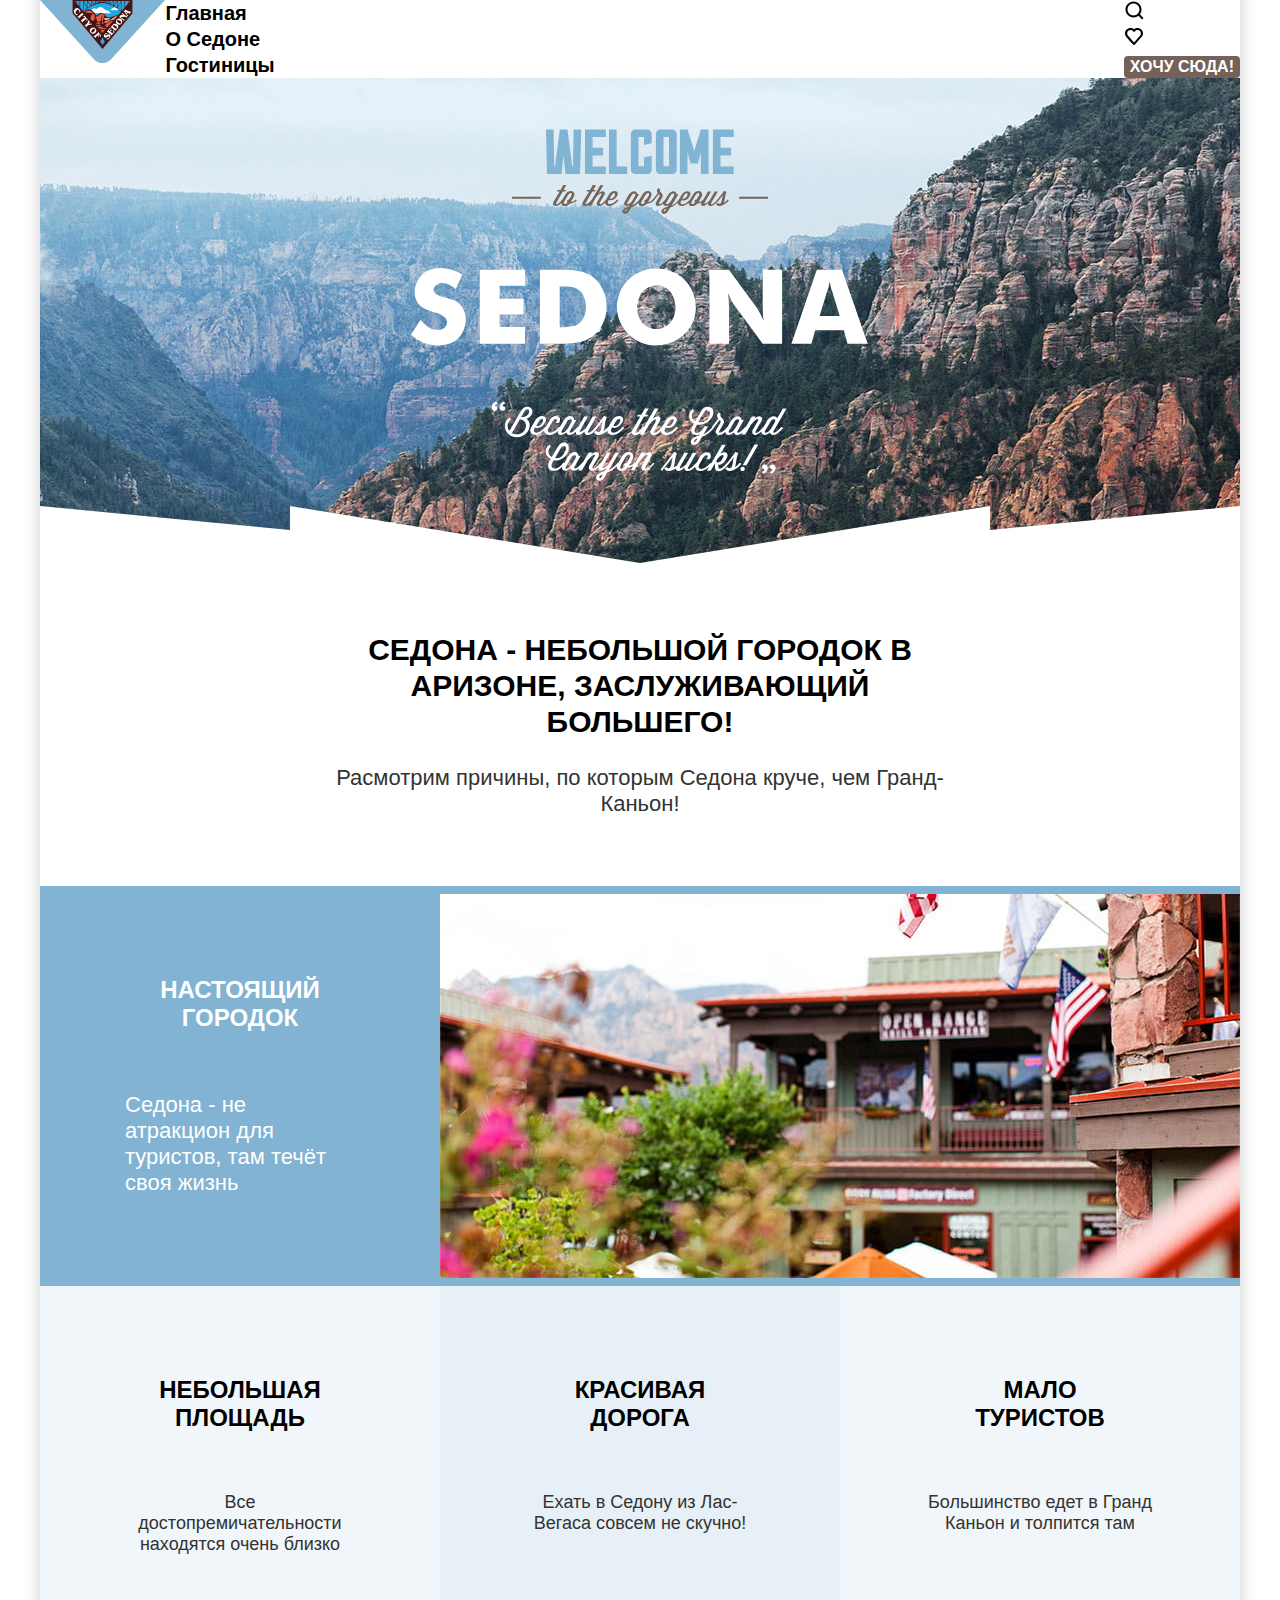
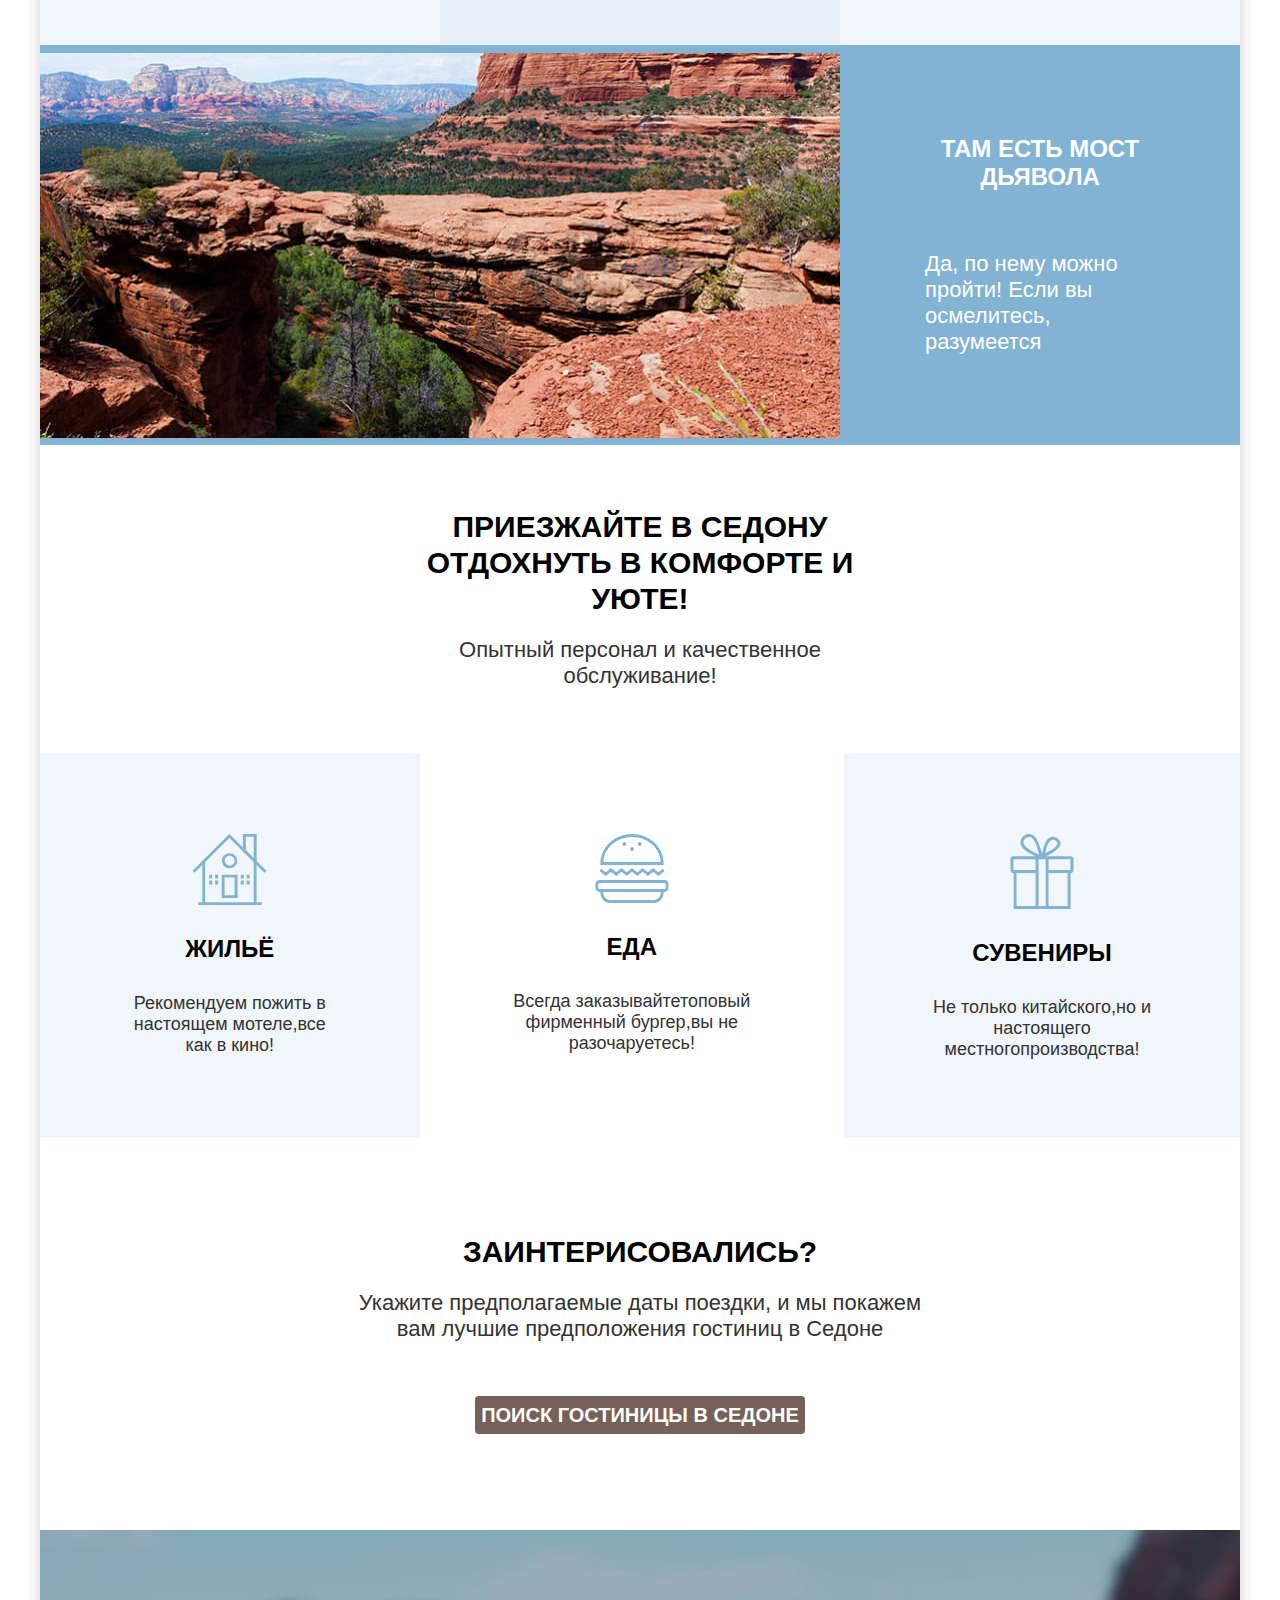
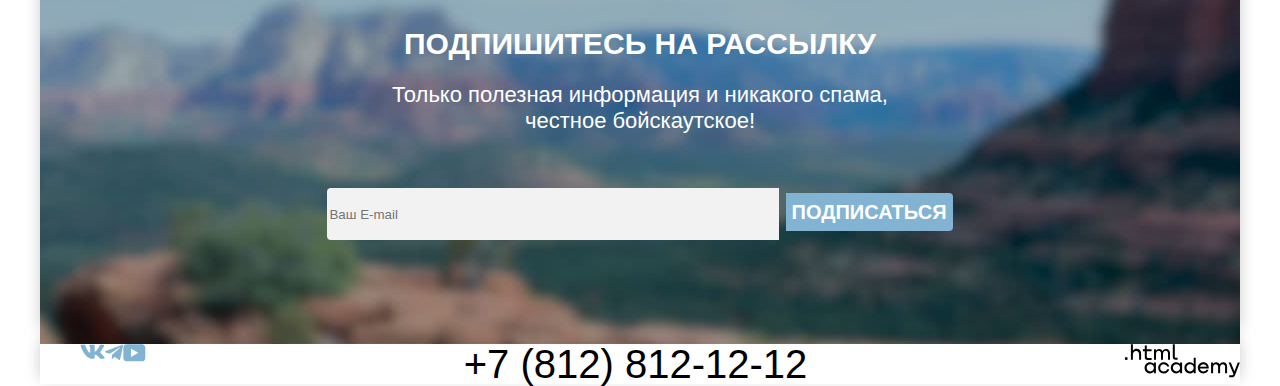
==== commit c8c701bf: "Merge pull request #5 from AlexPC19993/master" ====
--- a/index.html
+++ b/index.html
@@ -8,209 +8,224 @@
   </head>
 
   <body>
-    <header class="main-header">
-      <nav class="main-navigation">
-        <a class="main-header-logo" href="index.html">
-          <img src="images/logo-sedona.svg" width="140" height="70" alt="Логотип Седона">
+    <div class="body-background">
+      <div class="body-container">
+        <header class="main-header">
+          <a class="main-header-logo" href="index.html">
+            <img src="images/logo-sedona.svg" width="140" height="70" alt="Логотип Седона">
+          </a>
+          <nav class="navigation">
+            <ul class="navigation-list">
+              <li class="navigation-item">
+                <a class="navigation-link" href="index.html">Главная</a>
+              </li>
+              <li class="navigation-item">
+                <a class="navigation-link" href="#">О Cедоне</a>
+              </li>
+              <li class="navigation-item">
+                <a class="navigation-link" href="catalog.html">Гостиницы</a>
+              </li>
+            </ul>
+            <ul class="navigation-list">
+              <li class="navigation-item">
+                <a class="navigation-link" aria-label="Поиск" href="#"><svg width="20" height="20" viewBox="0 0 20 20"
+                    fill="none" xmlns="http://www.w3.org/2000/svg">
+                    <path
+                      d="M19.5 18.0083L15.8 14.3287C16.8 13.0359 17.5 11.3453 17.5 9.4558C17.5 5.08011 13.9 1.5 9.5 1.5C5.1 1.5 1.5 5.17956 1.5 9.55525C1.5 13.9309 5.1 17.511 9.5 17.511C11.3 17.511 13 16.9144 14.4 15.8204L18.1 19.5L19.5 18.0083ZM9.5 15.5221C6.2 15.5221 3.5 12.837 3.5 9.55525C3.5 6.27348 6.2 3.5884 9.5 3.5884C12.8 3.5884 15.5 6.27348 15.5 9.55525C15.5 12.837 12.8 15.5221 9.5 15.5221Z"
+                      fill="black" />
+                  </svg>
+                </a>
+              </li>
+              <li class="navigation-item">
+                <a class="navigation-link" aria-label="Избранное" href="#"><svg width="20" height="20"
+                    viewBox="0 0 20 20" fill="none" xmlns="http://www.w3.org/2000/svg">
+                    <path
+                      d="M9.9 19C9.6 19 9.3 18.9 9.1 18.6C3.7 12.5 2.4 11.1 2.1 10.7C1.4 9.8 1 8.6 1 7.4C1 4.4 3.4 2 6.5 2C7.8 2 9 2.5 10 3.3C11 2.5 12.3 2 13.5 2C16.5 2 19 4.4 19 7.4C19 8.7 18.5 9.9 17.7 10.8L10.7 18.7C10.5 18.9 10.3 19 9.9 19ZM3.9 9.5C4.2 9.9 7.4 13.5 10 16.4L16.2 9.4C16.7 8.9 16.9 8.2 16.9 7.4C16.9 5.6 15.4 4.1 13.6 4.1C12.6 4.1 11.6 4.6 10.9 5.4C10.6 5.7 10.3 5.8 10 5.8C9.7 5.8 9.4 5.6 9.2 5.4C8.5 4.6 7.5 4.1 6.5 4.1C4.7 4.1 3.2 5.6 3.2 7.4C3.1 8.3 3.5 9 3.9 9.5C3.8 9.5 3.8 9.5 3.9 9.5Z"
+                      fill="black" />
+                  </svg>
+                </a>
+              </li>
+              <li class=" navigation-item">
+                <button class="button-popup" type="button">Хочу сюда!</button>
+              </li>
+            </ul>
+          </nav>
+        </header>
+
+        <main>
+          <div class="page-container">
+            <section class="description">
+              <h1 class="visually-hidden">Седона</h1>
+              <div class="images">
+                <img src="images/intro-welcome.svg" alt="Добро пожаловать">
+              </div>
+            </section>
+
+            <section class="reason">
+              <div class="reason-criteria">
+                <h2>Cедона - небольшой городок в аризоне, заслуживающий большего!</h2>
+                <p class="criteria">Расмотрим причины, по которым Седона круче, чем Гранд-Каньон!</p>
+              </div>
+              <ul class="reasons-list">
+                <li class="reason-item">
+                  <div class="reason-item-container">
+                    <h3 class="reason-title">Настоящий городок</h3>
+                    <span></span>
+                    <p class="reason-description-wite">Седона - не атракцион для туристов, там течёт своя жизнь</p>
+                  </div>
+                  <img src="images/feature-picture-1.jpg" width="800" height="384" alt="Городок седоны">
+                </li>
+                <li class="reason-item">
+                  <div class="reason-item-container">
+                    <h3 class="reason-title">Небольшая площадь</h3>
+                    <span></span>
+                    <p class="reason-description">Все достопремичательности находятся очень близко</p>
+                  </div>
+                </li>
+                <li class="reason-item">
+                  <div class="reason-item-container">
+                    <h3 class="reason-title">Красивая<br>дорога</h3>
+                    <span></span>
+                    <p class="reason-description">Ехать в Седону из Лас-Вегаса совсем не скучно!</p>
+                  </div>
+                </li>
+                <li class="reason-item">
+                  <div class="reason-item-container">
+                    <h3 class="reason-title">Мало<br>туристов</h3>
+                    <span></span>
+                    <p class="reason-description">Большинство едет в Гранд Каньон и толпится там</p>
+                  </div>
+                </li>
+                <li class="reason-item">
+                  <img src="images/feature-picture-2.jpg" width="800" height="385" alt="Мост дьявола">
+                  <div class="reason-item-container">
+                    <h3 class="reason-title">Там есть мост дьявола</h3>
+                    <span></span>
+                    <p class="reason-description-wite">Да, по нему можно пройти! Если вы осмелитесь, разумеется</p>
+                  </div>
+                </li>
+              </ul>
+            </section>
+
+            <section class="features-container">
+              <div class="offer">
+                <h2>Приезжайте в седону отдохнуть в комфорте и уюте!</h2>
+                <p>Опытный персонал и качественное обслуживание!</p>
+              </div>
+              <ul class="features">
+                <li class="features-item">
+                  <img class="logo-feature" src="images/icon-house.svg" width="75" height="72" alt="Жилье">
+                  <p class="title-item-black">Жильё</p>
+                  <p class="title-item">Рекомендуем пожить в настоящем мотеле,все как в кино!</p>
+                </li>
+                <li class="features-item">
+                  <img class="logo-feature" src="images/icon-food.svg" width="74" height="70" alt="Еда">
+                  <p class="title-item-black">Еда</p>
+                  <p class="title-item">Всегда заказывайтетоповый фирменный бургер,вы не разочаруетесь!</p>
+                </li>
+                <li class="features-item">
+                  <img class="logo-feature" src="images/icon-souvenir.svg" width="64" height="76" alt="Сувениры">
+                  <p class="title-item-black">Сувениры</p>
+                  <p class="title-item">Не только китайского,но и настоящего местногопроизводства!</p>
+                </li>
+              </ul>
+            </section>
+
+            <section class="search">
+              <div class="search-item">
+                <h2>Заинтерисовались?</h2>
+                <p class="explation">
+                  Укажите предполагаемые даты поездки, и мы покажем вам лучшие предположения гостиниц в Седоне</p>
+                <button class="button button-popup" type="button">Поиск гостиницы в Седоне</button>
+              </div>
+            </section>
+
+            <section class="subscribe">
+              <div class="subscribe-item">
+                <h2>Подпишитесь на рассылку</h2>
+                <p>Только полезная информация и никакого спама,<br>честное бойскаутское!</p>
+                <form action="#">
+                  <input name="email" type="email" placeholder="Ваш E-mail" required>
+                  <button class="button" type="submit">Подписаться</button>
+                </form>
+              </div>
+            </section>
+          </div>
+        </main>
+      </div>
+      <footer class="main-footer">
+        <div class="footer-social">
+          <ul class="footer-social-list">
+            <li class="footer-social-item">
+              <a class="button" href="#" aria-label="Vk"><svg width="25" height="15" viewBox="0 0 25 15" fill="none"
+                  xmlns="http://www.w3.org/2000/svg">
+                  <path fill-rule="evenodd" clip-rule="evenodd"
+                    d="M24.1164 1.80445C24.2824 1.25845 24.1164 0.856445 23.3214 0.856445H20.6964C20.0284 0.856445 19.7204 1.20345 19.5534 1.58645C19.5534 1.58645 18.2184 4.78245 16.3274 6.85845C15.7154 7.46045 15.4374 7.65145 15.1034 7.65145C14.9364 7.65145 14.6854 7.46045 14.6854 6.91345V1.80445C14.6854 1.14845 14.5014 0.856445 13.9454 0.856445H9.81738C9.40038 0.856445 9.14938 1.16045 9.14938 1.44945C9.14938 2.07045 10.0954 2.21445 10.1924 3.96245V7.76045C10.1924 8.59345 10.0394 8.74444 9.70538 8.74444C8.81538 8.74444 6.65038 5.53345 5.36538 1.85945C5.11638 1.14445 4.86438 0.856445 4.19338 0.856445H1.56638C0.816382 0.856445 0.666382 1.20345 0.666382 1.58645C0.666382 2.26845 1.55638 5.65645 4.81138 10.1374C6.98138 13.1974 10.0364 14.8564 12.8194 14.8564C14.4884 14.8564 14.6944 14.4884 14.6944 13.8534V11.5404C14.6944 10.8034 14.8524 10.6564 15.3814 10.6564C15.7714 10.6564 16.4384 10.8484 17.9964 12.3234C19.7764 14.0724 20.0694 14.8564 21.0714 14.8564H23.6964C24.4464 14.8564 24.8224 14.4884 24.6064 13.7604C24.3684 13.0364 23.5184 11.9854 22.3914 10.7384C21.7794 10.0284 20.8614 9.26345 20.5824 8.88045C20.1934 8.38945 20.3044 8.17044 20.5824 7.73345C20.5824 7.73345 23.7824 3.30745 24.1154 1.80445H24.1164Z"
+                    fill="#83B3D3" />
+                </svg>
+              </a>
+            </li>
+            <li class="footer-social-item">
+              <a class="button" href="#" aria-label="Telegram"><svg width="18" height="16" viewBox="0 0 18 16"
+                  fill="none" xmlns="http://www.w3.org/2000/svg">
+                  <path
+                    d="M16.785 0.955705L0.840489 7.1042C-0.247661 7.54126 -0.241365 8.14828 0.640845 8.41897L4.73445 9.69597L14.2058 3.72014C14.6537 3.44766 15.0629 3.59424 14.7265 3.89281L7.05283 10.8183H7.05103L7.05283 10.8192L6.77045 15.0387C7.18413 15.0387 7.36669 14.8489 7.59871 14.625L9.58705 12.6915L13.7229 15.7464C14.4855 16.1664 15.0332 15.9506 15.2229 15.0405L17.9379 2.2453C18.2158 1.13107 17.5126 0.626562 16.785 0.955705Z"
+                    fill="#83B3D3" />
+                </svg>
+              </a>
+            </li>
+            <li class="footer-social-item">
+              <a class="button" href="#" aria-label="Youtube"><svg width="23" height="18" viewBox="0 0 23 18"
+                  fill="none" xmlns="http://www.w3.org/2000/svg">
+                  <path
+                    d="M18.9402 0.356445H3.50738C1.64668 0.356445 0.333252 1.9502 0.333252 3.75645V13.8502C0.333252 15.7627 1.64668 17.3564 3.50738 17.3564H19.1591C20.8009 17.3564 22.3333 15.7627 22.3333 13.9564V3.75645C22.1143 1.9502 20.8009 0.356445 18.9402 0.356445ZM7.99494 12.8939V4.81894L15.3283 8.85645L7.99494 12.8939Z"
+                    fill="#83B3D3" />
+                </svg>
+              </a>
+            </li>
+          </ul>
+        </div>
+        <a class="pfone-contacts" href="tel:+78128121212">+7 (812) 812-12-12</a>
+        <a class="navigation-link" href="https://htmlacademy.ru" target="_blank" rel="noopener noreferrer">
+          <svg width="115" height="34" viewBox="0 0 115 34" fill="none" xmlns="http://www.w3.org/2000/svg">
+            <path d="M0 13.2564V15.8564H2.5V13.2564H0Z" fill="black" />
+            <path
+              d="M11.6 4.85645C10 4.85645 8.8 5.55645 8 6.55645H7.9V0.356445H5.9V15.8564H7.9V10.5564C7.9 8.45645 9.2 6.95645 11.2 6.95645C13 6.95645 14.1 8.35645 14.1 10.1564V15.8564H16.1V9.75644C16.2 6.75644 14.3 4.85645 11.6 4.85645Z"
+              fill="black" />
+            <path
+              d="M26.6 5.15645H21.8V1.45645H19.8V5.25645H17.9V7.25645H19.8V13.2564C19.8 14.9564 20.8 15.9564 22.5 15.9564H26.6V13.9564H22.9C22.2 13.9564 21.8 13.5564 21.8 12.8564V7.15645H26.6V5.15645Z"
+              fill="black" />
+            <path
+              d="M41.1 4.95645C39.5 4.95645 38.2 5.75644 37.6 7.05645H37.5C36.9 5.85645 35.7 4.95645 34.1 4.95645C32.7 4.95645 31.6 5.75645 31 6.75645H30.9V5.15645H29V15.7564H31V10.3564C31 8.35645 32 6.85645 33.6 6.85645C35.1 6.85645 36 7.85645 36 9.45645V15.7564H38V10.1564C38 7.75645 39.4 6.85645 40.6 6.85645C42.1 6.85645 43 7.85645 43 9.45645V15.7564H45V9.25644C45.1 6.75644 43.6 4.95645 41.1 4.95645Z"
+              fill="black" />
+            <path
+              d="M47.8 13.0564C47.8 14.7564 48.8 15.7564 50.6 15.7564H52.6V13.7564H50.9C50.2 13.7564 49.8 13.3564 49.8 12.6564V0.356445H47.8V13.0564Z"
+              fill="black" />
+            <path
+              d="M28.9 20.0564C28 18.9564 26.7 18.2564 25 18.2564C21.9 18.2564 19.6 20.5564 19.6 23.8564C19.6 27.1564 21.9 29.4564 25 29.4564C26.8 29.4564 28 28.6564 28.8 27.5564H28.9V29.1564H30.9V18.5564H28.9V20.0564ZM25.3 27.4564C23.1 27.4564 21.7 25.8564 21.7 23.8564C21.7 21.8564 23.1 20.2564 25.3 20.2564C27.5 20.2564 28.9 21.8564 28.9 23.8564C28.9 25.7564 27.5 27.4564 25.3 27.4564Z"
+              fill="black" />
+            <path
+              d="M44.2 22.3564C43.7 19.9564 41.6 18.2564 38.8 18.2564C35.4 18.2564 33.2 20.7564 33.2 23.8564C33.2 26.9564 35.4 29.4564 38.8 29.4564C41.6 29.4564 43.7 27.6564 44.2 25.2564H42.1C41.7 26.5564 40.4 27.5564 38.8 27.5564C36.6 27.5564 35.2 25.9564 35.2 23.9564C35.2 21.9564 36.6 20.3564 38.8 20.3564C40.4 20.3564 41.6 21.3564 42.1 22.5564H44.2V22.3564Z"
+              fill="black" />
+            <path
+              d="M55.1 20.0564C54.2 18.9564 52.9 18.2564 51.2 18.2564C48.1 18.2564 45.8 20.5564 45.8 23.8564C45.8 27.1564 48.1 29.4564 51.2 29.4564C53 29.4564 54.2 28.6564 55 27.5564H55.1V29.1564H57.1V18.5564H55.1V20.0564ZM51.5 27.4564C49.3 27.4564 47.9 25.8564 47.9 23.8564C47.9 21.8564 49.3 20.2564 51.5 20.2564C53.7 20.2564 55.1 21.8564 55.1 23.8564C55.1 25.7564 53.6 27.4564 51.5 27.4564Z"
+              fill="black" />
+            <path
+              d="M68.7 20.1564C67.8 19.0564 66.5 18.2564 64.8 18.2564C61.7 18.2564 59.4 20.5564 59.4 23.8564C59.4 27.1564 61.6 29.4564 64.8 29.4564C66.5 29.4564 67.8 28.6564 68.6 27.6564H68.7V29.1564H70.7V13.7564H68.7V20.1564ZM65.1 27.4564C62.9 27.4564 61.5 25.8564 61.5 23.8564C61.5 21.8564 62.9 20.2564 65.1 20.2564C67.3 20.2564 68.7 21.8564 68.7 23.8564C68.6 25.8564 67.2 27.4564 65.1 27.4564Z"
+              fill="black" />
+            <path
+              d="M78.3 18.2564C75 18.2564 72.8 20.7564 72.8 23.8564C72.8 26.8564 74.9 29.4564 78.3 29.4564C80.8 29.4564 82.8 28.1564 83.5 25.8564H81.4C80.9 26.8564 79.8 27.4564 78.4 27.4564C76.5 27.4564 75.1 26.1564 75 24.5564H83.8C84 20.9564 81.8 18.2564 78.3 18.2564ZM78.3 20.1564C80 20.1564 81.3 21.1564 81.6 22.7564H75.1C75.4 21.2564 76.6 20.1564 78.3 20.1564Z"
+              fill="black" />
+            <path
+              d="M98.2 18.2564C96.6 18.2564 95.3 19.0564 94.6 20.2564H94.5C93.9 19.0564 92.7 18.2564 91.1 18.2564C89.7 18.2564 88.6 18.9564 88 20.0564V18.5564H86.1V29.1564H88.1V23.7564C88.1 21.7564 89.1 20.3564 90.7 20.2564C92.2 20.2564 93.1 21.2564 93.1 22.8564V29.1564H95.1V23.5564C95.1 21.1564 96.5 20.2564 97.7 20.2564C99.2 20.2564 100.1 21.2564 100.1 22.8564V29.1564H102.1V22.6564C102.2 20.0564 100.7 18.2564 98.2 18.2564Z"
+              fill="black" />
+            <path
+              d="M109.4 27.3564L105.8 18.4564H103.6L108.4 30.0564C108.1 30.9564 107.7 31.2564 106.7 31.2564H104.2V33.2564H106.7C108.5 33.2564 109.5 32.4564 110.2 30.6564L114.9 18.4564H112.8L109.4 27.3564Z"
+              fill="black" />
+          </svg>
         </a>
-        <ul class="navigation-list">
-          <li class="navigation-item">
-            <a class="navigation-link" href="index.html">Главная</a>
-          </li>
-          <li class="navigation-item">
-            <a class="navigation-link" href="#">О Cедоне</a>
-          </li>
-          <li class="navigation-item">
-            <a class="navigation-link" href="catalog.html">Гостиницы</a>
-          </li>
-        </ul>
-        <ul class="navigation-list navigation-user">
-          <li class="navigation-item">
-            <a class="navigation-link" aria-label="Поиск" href="#"><svg width="20" height="20" viewBox="0 0 20 20"
-                fill="none" xmlns="http://www.w3.org/2000/svg">
-                <path
-                  d="M19.5 18.0083L15.8 14.3287C16.8 13.0359 17.5 11.3453 17.5 9.4558C17.5 5.08011 13.9 1.5 9.5 1.5C5.1 1.5 1.5 5.17956 1.5 9.55525C1.5 13.9309 5.1 17.511 9.5 17.511C11.3 17.511 13 16.9144 14.4 15.8204L18.1 19.5L19.5 18.0083ZM9.5 15.5221C6.2 15.5221 3.5 12.837 3.5 9.55525C3.5 6.27348 6.2 3.5884 9.5 3.5884C12.8 3.5884 15.5 6.27348 15.5 9.55525C15.5 12.837 12.8 15.5221 9.5 15.5221Z"
-                  fill="black" />
-              </svg>
-            </a>
-          </li>
-          <li class="navigation-item">
-            <a class="navigation-link" aria-label="Избранное" href="#"><svg width="20" height="20" viewBox="0 0 20 20"
-                fill="none" xmlns="http://www.w3.org/2000/svg">
-                <path
-                  d="M9.9 19C9.6 19 9.3 18.9 9.1 18.6C3.7 12.5 2.4 11.1 2.1 10.7C1.4 9.8 1 8.6 1 7.4C1 4.4 3.4 2 6.5 2C7.8 2 9 2.5 10 3.3C11 2.5 12.3 2 13.5 2C16.5 2 19 4.4 19 7.4C19 8.7 18.5 9.9 17.7 10.8L10.7 18.7C10.5 18.9 10.3 19 9.9 19ZM3.9 9.5C4.2 9.9 7.4 13.5 10 16.4L16.2 9.4C16.7 8.9 16.9 8.2 16.9 7.4C16.9 5.6 15.4 4.1 13.6 4.1C12.6 4.1 11.6 4.6 10.9 5.4C10.6 5.7 10.3 5.8 10 5.8C9.7 5.8 9.4 5.6 9.2 5.4C8.5 4.6 7.5 4.1 6.5 4.1C4.7 4.1 3.2 5.6 3.2 7.4C3.1 8.3 3.5 9 3.9 9.5C3.8 9.5 3.8 9.5 3.9 9.5Z"
-                  fill="black" />
-              </svg>
-            </a>
-          </li>
-          <li class=" navigation-item">
-            <button class="button-popup" type="button">Хочу сюда!</button>
-          </li>
-        </ul>
-      </nav>
-    </header>
-
-    <main class="main-section">
-      <section class="description">
-        <h1 class="visually-hidden">Седона</h1>
-        <div class="images">
-          <div class="image-items">
-            <img src="images/intro-welcome.svg">
-          </div>
-        </div>
-      </section>
-
-      <section class="reason">
-        <h2>Cедона - небольшой городок в аризоне, заслуживающий большего!</h2>
-        <p class="criteria">Расмотрим причины, по которым Седона круче, чем Гранд-Каньон!</p>
-        <ul class="reasons-list">
-          <li class="reason-item reason-item-town">
-            <h3 class="reason-title">Настоящий городок</h3>
-            <span></span>
-            <p>Седона - не атракцион для туристов, там течет своя жизнь</p>
-            <img src="images/feature-picture-1.jpg" width="800" height="384" alt="Городок седоны">
-          </li>
-          <li class="reason-list reason-list-square">
-            <h3 class="reason-title">Небольшая площадь</h3>
-            <span></span>
-            <p class="reason-description">Все достопремичательности находятся очень близко</p>
-          </li>
-          <li class="reason-list reason-list-road">
-            <h3 class="reason-title">Красивая дорога</h3>
-            <span></span>
-            <p class="reason-description">Ехать в Седону из Лас-Вегаса совсем не скучно!</p>
-          </li>
-          <li class="reason-list reason-list-tourist">
-            <h3 class="reason-title">Мало туристов</h3>
-            <span></span>
-            <p class="reason-description">Большинство едет в Гранд Каньон и толпится там</p>
-          </li>
-          <li class="reason-item reason-item-bridge">
-            <img src="images/feature-picture-2.jpg" width="800" height="385" alt="Мост дьявола">
-            <h3 class="reason-title">Там есть мост дьявола</h3>
-            <span></span>
-            <p>Да, по нему можно пройти! Если вы осмелитесь, разумеется</p>
-          </li>
-        </ul>
-      </section>
-
-      <section class="features-container">
-        <div class="offer">
-          <h2>Приезжайте в седону отдохнуть в комфорте и уюте!</h2>
-          <p>Опытный персонал и качественное обслуживание!</p>
-        </div>
-        <ul class="features">
-          <li class="features-house">
-            <img src="images/icon-house.svg" width="75" height="72" alt="Жилье">
-            <p class="title-item-black">Жилье</p>
-            <p class="title-item">Рекомендуем пожить в настоящем мотеле,все как в кино!</p>
-          </li>
-          <li class="features-food">
-            <img src="images/icon-food.svg" width="74" height="70" alt="Еда">
-            <p class="title-item-black">Еда</p>
-            <p class="title-item">Всегда заказывайтетоповый фирменный бургер,вы не разочаруетесь!</p>
-          </li>
-          <li class="features-souvenir">
-            <img src="images/icon-souvenir.svg" width="64" height="76" alt="Сувениры">
-            <p class="title-item-black">Сувениры</p>
-            <p class="title-item">Не только китайского,но и настоящего местногопроизводства!</p>
-          </li>
-        </ul>
-      </section>
-
-      <section class="search">
-        <div class="container">
-          <h2>Заинтерисовались?</h2>
-          <p class="explation">
-            Укажите предполагаемые даты поездки, и мы покажем вам лучшие предположения гостиниц в Седоне</p>
-          <button class="button button-popup" type="button">Поиск гостиницы в Седоне</button>
-        </div>
-      </section>
-
-      <section class="subscribe">
-        <div class="link">
-          <h2>Подпишитесь на рассылку</h2>
-          <p>Только полезная информация и никакого спама,честное бойскаутское!</p>
-        </div>
-        <form action="#">
-          <input name="email" type="email" placeholder="Ваш E-mail" required>
-          <button class="button" type="submit">Подписаться</button>
-        </form>
-      </section>
-    </main>
-
-    <footer class="main-footer">
-      <div class="footer-social">
-        <ul class="footer-social-list">
-          <li class="footer-social-item">
-            <a class="button" href="#" aria-label="Vk"><svg width="25" height="15" viewBox="0 0 25 15" fill="none"
-                xmlns="http://www.w3.org/2000/svg">
-                <path fill-rule="evenodd" clip-rule="evenodd"
-                  d="M24.1164 1.80445C24.2824 1.25845 24.1164 0.856445 23.3214 0.856445H20.6964C20.0284 0.856445 19.7204 1.20345 19.5534 1.58645C19.5534 1.58645 18.2184 4.78245 16.3274 6.85845C15.7154 7.46045 15.4374 7.65145 15.1034 7.65145C14.9364 7.65145 14.6854 7.46045 14.6854 6.91345V1.80445C14.6854 1.14845 14.5014 0.856445 13.9454 0.856445H9.81738C9.40038 0.856445 9.14938 1.16045 9.14938 1.44945C9.14938 2.07045 10.0954 2.21445 10.1924 3.96245V7.76045C10.1924 8.59345 10.0394 8.74444 9.70538 8.74444C8.81538 8.74444 6.65038 5.53345 5.36538 1.85945C5.11638 1.14445 4.86438 0.856445 4.19338 0.856445H1.56638C0.816382 0.856445 0.666382 1.20345 0.666382 1.58645C0.666382 2.26845 1.55638 5.65645 4.81138 10.1374C6.98138 13.1974 10.0364 14.8564 12.8194 14.8564C14.4884 14.8564 14.6944 14.4884 14.6944 13.8534V11.5404C14.6944 10.8034 14.8524 10.6564 15.3814 10.6564C15.7714 10.6564 16.4384 10.8484 17.9964 12.3234C19.7764 14.0724 20.0694 14.8564 21.0714 14.8564H23.6964C24.4464 14.8564 24.8224 14.4884 24.6064 13.7604C24.3684 13.0364 23.5184 11.9854 22.3914 10.7384C21.7794 10.0284 20.8614 9.26345 20.5824 8.88045C20.1934 8.38945 20.3044 8.17044 20.5824 7.73345C20.5824 7.73345 23.7824 3.30745 24.1154 1.80445H24.1164Z"
-                  fill="#83B3D3" />
-              </svg>
-            </a>
-          </li>
-          <li class="footer-social-item">
-            <a class="button" href="#" aria-label="Telegram"><svg width="18" height="16" viewBox="0 0 18 16" fill="none"
-                xmlns="http://www.w3.org/2000/svg">
-                <path
-                  d="M16.785 0.955705L0.840489 7.1042C-0.247661 7.54126 -0.241365 8.14828 0.640845 8.41897L4.73445 9.69597L14.2058 3.72014C14.6537 3.44766 15.0629 3.59424 14.7265 3.89281L7.05283 10.8183H7.05103L7.05283 10.8192L6.77045 15.0387C7.18413 15.0387 7.36669 14.8489 7.59871 14.625L9.58705 12.6915L13.7229 15.7464C14.4855 16.1664 15.0332 15.9506 15.2229 15.0405L17.9379 2.2453C18.2158 1.13107 17.5126 0.626562 16.785 0.955705Z"
-                  fill="#83B3D3" />
-              </svg>
-            </a>
-          </li>
-          <li class="footer-social-item">
-            <a class="button" href="#" aria-label="Youtube"><svg width="23" height="18" viewBox="0 0 23 18" fill="none"
-                xmlns="http://www.w3.org/2000/svg">
-                <path
-                  d="M18.9402 0.356445H3.50738C1.64668 0.356445 0.333252 1.9502 0.333252 3.75645V13.8502C0.333252 15.7627 1.64668 17.3564 3.50738 17.3564H19.1591C20.8009 17.3564 22.3333 15.7627 22.3333 13.9564V3.75645C22.1143 1.9502 20.8009 0.356445 18.9402 0.356445ZM7.99494 12.8939V4.81894L15.3283 8.85645L7.99494 12.8939Z"
-                  fill="#83B3D3" />
-              </svg>
-            </a>
-          </li>
-        </ul>
-      </div>
-      <a class="pfone-contacts" href="tel:+78128121212">+7 (812) 812-12-12</a>
-      <a class="navigation-link" href="https://htmlacademy.ru" target="_blank" rel="noopener noreferrer">
-        <svg width="115" height="34" viewBox="0 0 115 34" fill="none" xmlns="http://www.w3.org/2000/svg">
-          <path d="M0 13.2564V15.8564H2.5V13.2564H0Z" fill="black" />
-          <path
-            d="M11.6 4.85645C10 4.85645 8.8 5.55645 8 6.55645H7.9V0.356445H5.9V15.8564H7.9V10.5564C7.9 8.45645 9.2 6.95645 11.2 6.95645C13 6.95645 14.1 8.35645 14.1 10.1564V15.8564H16.1V9.75644C16.2 6.75644 14.3 4.85645 11.6 4.85645Z"
-            fill="black" />
-          <path
-            d="M26.6 5.15645H21.8V1.45645H19.8V5.25645H17.9V7.25645H19.8V13.2564C19.8 14.9564 20.8 15.9564 22.5 15.9564H26.6V13.9564H22.9C22.2 13.9564 21.8 13.5564 21.8 12.8564V7.15645H26.6V5.15645Z"
-            fill="black" />
-          <path
-            d="M41.1 4.95645C39.5 4.95645 38.2 5.75644 37.6 7.05645H37.5C36.9 5.85645 35.7 4.95645 34.1 4.95645C32.7 4.95645 31.6 5.75645 31 6.75645H30.9V5.15645H29V15.7564H31V10.3564C31 8.35645 32 6.85645 33.6 6.85645C35.1 6.85645 36 7.85645 36 9.45645V15.7564H38V10.1564C38 7.75645 39.4 6.85645 40.6 6.85645C42.1 6.85645 43 7.85645 43 9.45645V15.7564H45V9.25644C45.1 6.75644 43.6 4.95645 41.1 4.95645Z"
-            fill="black" />
-          <path
-            d="M47.8 13.0564C47.8 14.7564 48.8 15.7564 50.6 15.7564H52.6V13.7564H50.9C50.2 13.7564 49.8 13.3564 49.8 12.6564V0.356445H47.8V13.0564Z"
-            fill="black" />
-          <path
-            d="M28.9 20.0564C28 18.9564 26.7 18.2564 25 18.2564C21.9 18.2564 19.6 20.5564 19.6 23.8564C19.6 27.1564 21.9 29.4564 25 29.4564C26.8 29.4564 28 28.6564 28.8 27.5564H28.9V29.1564H30.9V18.5564H28.9V20.0564ZM25.3 27.4564C23.1 27.4564 21.7 25.8564 21.7 23.8564C21.7 21.8564 23.1 20.2564 25.3 20.2564C27.5 20.2564 28.9 21.8564 28.9 23.8564C28.9 25.7564 27.5 27.4564 25.3 27.4564Z"
-            fill="black" />
-          <path
-            d="M44.2 22.3564C43.7 19.9564 41.6 18.2564 38.8 18.2564C35.4 18.2564 33.2 20.7564 33.2 23.8564C33.2 26.9564 35.4 29.4564 38.8 29.4564C41.6 29.4564 43.7 27.6564 44.2 25.2564H42.1C41.7 26.5564 40.4 27.5564 38.8 27.5564C36.6 27.5564 35.2 25.9564 35.2 23.9564C35.2 21.9564 36.6 20.3564 38.8 20.3564C40.4 20.3564 41.6 21.3564 42.1 22.5564H44.2V22.3564Z"
-            fill="black" />
-          <path
-            d="M55.1 20.0564C54.2 18.9564 52.9 18.2564 51.2 18.2564C48.1 18.2564 45.8 20.5564 45.8 23.8564C45.8 27.1564 48.1 29.4564 51.2 29.4564C53 29.4564 54.2 28.6564 55 27.5564H55.1V29.1564H57.1V18.5564H55.1V20.0564ZM51.5 27.4564C49.3 27.4564 47.9 25.8564 47.9 23.8564C47.9 21.8564 49.3 20.2564 51.5 20.2564C53.7 20.2564 55.1 21.8564 55.1 23.8564C55.1 25.7564 53.6 27.4564 51.5 27.4564Z"
-            fill="black" />
-          <path
-            d="M68.7 20.1564C67.8 19.0564 66.5 18.2564 64.8 18.2564C61.7 18.2564 59.4 20.5564 59.4 23.8564C59.4 27.1564 61.6 29.4564 64.8 29.4564C66.5 29.4564 67.8 28.6564 68.6 27.6564H68.7V29.1564H70.7V13.7564H68.7V20.1564ZM65.1 27.4564C62.9 27.4564 61.5 25.8564 61.5 23.8564C61.5 21.8564 62.9 20.2564 65.1 20.2564C67.3 20.2564 68.7 21.8564 68.7 23.8564C68.6 25.8564 67.2 27.4564 65.1 27.4564Z"
-            fill="black" />
-          <path
-            d="M78.3 18.2564C75 18.2564 72.8 20.7564 72.8 23.8564C72.8 26.8564 74.9 29.4564 78.3 29.4564C80.8 29.4564 82.8 28.1564 83.5 25.8564H81.4C80.9 26.8564 79.8 27.4564 78.4 27.4564C76.5 27.4564 75.1 26.1564 75 24.5564H83.8C84 20.9564 81.8 18.2564 78.3 18.2564ZM78.3 20.1564C80 20.1564 81.3 21.1564 81.6 22.7564H75.1C75.4 21.2564 76.6 20.1564 78.3 20.1564Z"
-            fill="black" />
-          <path
-            d="M98.2 18.2564C96.6 18.2564 95.3 19.0564 94.6 20.2564H94.5C93.9 19.0564 92.7 18.2564 91.1 18.2564C89.7 18.2564 88.6 18.9564 88 20.0564V18.5564H86.1V29.1564H88.1V23.7564C88.1 21.7564 89.1 20.3564 90.7 20.2564C92.2 20.2564 93.1 21.2564 93.1 22.8564V29.1564H95.1V23.5564C95.1 21.1564 96.5 20.2564 97.7 20.2564C99.2 20.2564 100.1 21.2564 100.1 22.8564V29.1564H102.1V22.6564C102.2 20.0564 100.7 18.2564 98.2 18.2564Z"
-            fill="black" />
-          <path
-            d="M109.4 27.3564L105.8 18.4564H103.6L108.4 30.0564C108.1 30.9564 107.7 31.2564 106.7 31.2564H104.2V33.2564H106.7C108.5 33.2564 109.5 32.4564 110.2 30.6564L114.9 18.4564H112.8L109.4 27.3564Z"
-            fill="black" />
-        </svg>
-      </a>
-    </footer>
+      </footer>
+    </div>
   </body>
 
 </html>
--- a/styles/styles.css
+++ b/styles/styles.css
@@ -1,3 +1,9 @@
+*,
+*::before,
+*::after {
+box-sizing: border-box;
+}
+
 @font-face {
   font-family: "PT Sans";
   font-style: normal;
@@ -10,17 +16,19 @@
   font-family: "PT Sans";
   font-style: normal;
   font-weight: 700;
-  src: url("../fonts.ptsans-700.woff2") format("woff2");
+  src: url("../fonts/ptsans-700.woff2") format("woff2");
   font-display: swap;
 }
 
-body {
-  font-family: "PT Sans", sans-serif;
-  font-size: 22px;
-  line-height: 26px;
-  color: black;
-  background-color: #F2F2F2;
-}
+html {
+  height: 100%;
+}
+
+img {
+  max-width: 100%;
+  height: auto;
+  object-fit: contain;
+  }
 
 .visually-hidden {
   position: absolute;
@@ -35,8 +43,48 @@
   overflow: hidden;
   }
 
+body {
+  margin: 0;
+  height: 100%;
+}
+
+.body-bakcground {
+  padding: 0 40px;
+  background-color: #F2F2F2;
+  display: flex;
+  flex-direction: column;
+  height: 100%;
+}
+
+.body-container {
+  box-shadow: 0 -15px 15px rgba(0, 0, 0, 0.2);
+  background: #FFFFFF;
+  margin: 0 auto;
+  max-width: 1200px;
+  font-family: "PT Sans", sans-serif;
+  font-size: 22px;
+  line-height: 26px;
+  color: black;
+  flex: 1 0 auto;
+  position: relative;
+}
+
+/*Header*/
+
 .main-header {
-  background-color: #FFFFFF;
+  display: flex;
+}
+
+.navigation {
+  display: flex;
+  justify-content: space-between;
+  width: 100%;
+}
+
+.navigation-list {
+  margin: 0;
+  padding: 0;
+  list-style: none;
 }
 
 .navigation-link {
@@ -47,12 +95,21 @@
   text-decoration: none;
   text-align: center;
 }
+
+/*Main*/
 
 .description {
   background-image: url(../images/index-background.jpg);
   background-size: cover;
   background-repeat: no-repeat;
   background-color: blue;
+  height: 485px;
+  position: relative;
+}
+
+.images {
+  padding: 51px 371px 82px 371px;
+  text-align: center;
 }
 
 .button-popup{
@@ -66,17 +123,47 @@
   text-transform: uppercase;
 }
 
-.reason {
-  background-color: #FFFFFF;
-}
-
-.reason h2 {
+
+/*reason*/
+.reason-item:first-child,
+.reason-item:last-child {
+  background-color: #82B3D3;
+  color: #FFFFFF;
+  display: flex;
+}
+
+.reason-item:nth-child(even) {
+  background-color: rgba(131, 179, 211, 0.12);
+}
+
+.reason-item {
+  background-color: rgba(131, 179, 211, 0.2);
+}
+
+.reason-item-container {
+  width: 400px;
+  min-height: 200px;
+  padding: 90px 85px;
+}
+
+
+.reasons-list {
+margin: 0;
+padding: 0;
+list-style-type: none;
+display: flex;
+flex-wrap: wrap;
+}
+
+.reason-criteria h2 {
   font-weight: 700;
   font-size: 30px;
   line-height: 36px;
   color:#000000;
   text-align: center;
   text-transform: uppercase;
+  margin: 0;
+  padding: 69px 290px 12.5px 290px;
 }
 
 .criteria {
@@ -85,6 +172,8 @@
   line-height: 26px;
   text-align: center;
   color: #333333;
+  margin: 0;
+  padding: 12.5px 274.5px 69px 274.5px;
 }
 
 .reason-title {
@@ -93,6 +182,13 @@
   line-height: 28px;
   text-align: center;
   text-transform: uppercase;
+  margin: 0;
+  padding-bottom: 30px;
+}
+
+.reason-description-wite {
+  margin: 0;
+  padding-top: 30px;
 }
 
 .reason-description {
@@ -101,27 +197,34 @@
   font-size: 18px;
   line-height: 21px;
   text-align: center;
-}
-
-.reason-item-town,
-.reason-item-bridge {
-  background-color: #82B3D3;
-  color: #FFFFFF;
-  text-align: center;
-}
-
-.reason-list-tourist,
-.reason-list-square {
+  margin: 0;
+  padding-top: 30px;
+}
+
+/*features-container*/
+
+.features {
+  width: 1200px;
+  height: 385px;
+  margin: 0;
+  padding: 0;
+  display: flex;
+  list-style: none;
+}
+
+.features-item {
+  padding: 81px 85px;
+}
+
+.features-item:nth-child(odd) {
   background-color: rgba(131, 179, 211, 0.12);
 }
 
-.reason-list-road {
-  background-color: rgba(131, 179, 211, 0.2);
-}
-
-.features-container {
-  background-color: #FFFFFF;
-}
+.logo-feature {
+  display: block;
+  margin: 0 auto;
+}
+
 
 .offer h2 {
   font-weight: 700;
@@ -129,7 +232,9 @@
   line-height: 36px;
   text-align: center;
   text-transform: uppercase;
-  color:#000000
+  color:#000000;
+  margin: 0;
+  padding: 64px 347.5px 10px;
 }
 
 .offer p {
@@ -138,11 +243,8 @@
   line-height: 26px;
   text-align: center;
   color: #333333;
-}
-
-.features-house,
-.features-souvenir {
-  background-color: rgba(131, 179, 211, 0.12);
+  margin: 0;
+  padding: 10px 355px 64px;
 }
 
 .title-item-black {
@@ -152,6 +254,8 @@
   text-align: center;
   text-transform: uppercase;
   color: #000000;
+  margin: 0;
+  padding: 30px 0 30px;
 }
 
 .title-item {
@@ -160,15 +264,29 @@
   line-height: 21px;
   text-align: center;
   color: #333333;
-}
-
-.container h2 {
+  margin: 0;
+}
+
+/*search*/
+
+.search {
+padding: 96px 0 96px;
+}
+
+.search-item {
+  width: 592px;
+  margin: 0 auto;
+  text-align: center;
+}
+
+.search h2 {
   font-weight: 700;
   font-size: 30px;
   line-height: 36px;
   text-align: center;
   color: #000000;
   text-transform: uppercase;
+  margin: 0;
 }
 
 .explation {
@@ -177,10 +295,8 @@
   line-height: 26px;
   text-align: center;
   color: #333333;
-}
-
-.search {
-  background-color: #FFFFFF;
+  margin: 0;
+  padding: 20px 0 54px;
 }
 
 .search .button {
@@ -193,27 +309,40 @@
   border-radius: 4px;
   text-transform: uppercase;
 }
+
+/*subscribe*/
 
 .subscribe {
   background-image: url(../images/subscribe_background.jpg);
   background-size: cover;
   background-repeat: no-repeat;
   background-color: blue;
-  text-align: center;
-  color: #FFFFFF;
-}
-
-.link h2 {
+  color: #FFFFFF;
+  padding: 96px 0 104px;
+}
+
+.subscribe-item{
+width: 684px;
+margin: 0 auto;
+text-align: center;
+
+}
+
+.subscribe h2 {
   font-weight: 700;
   font-size: 30px;
   line-height: 36px;
   text-transform: uppercase;
-}
-
-.link p {
+  margin: 0;
+}
+
+.subscribe p {
   font-weight: 400;
   font-size: 22px;
   line-height: 26px;
+  margin: 0;
+  padding: 20px 0 54px;
+
 }
 
 .subscribe input {
@@ -235,8 +364,26 @@
   text-transform: uppercase;
 }
 
+/*Footer*/
+
+.main-footer {
+  margin: 0 auto;
+  display: flex;
+  justify-content: space-between;
+  font-family: "PT Sans", sans-serif;
+  flex: 0 0 auto;
+  max-width: 1200px;
+  background-color: #FFFFFF;
+  box-shadow : 0 -5px 15px rgba(0, 0, 0, 0.2);
+}
+
+.footer-social-list {
+  margin: 0;
+  list-style: none;
+}
+
 .pfone-contacts {
-  font: 400;
+  font-weight: 400;
   font-size: 40px;
   line-height: 40px;
   color: #000000;
@@ -244,23 +391,32 @@
   text-decoration: none;
 }
 
-/*Section*/
+/*Catalog*/
+
+.filter-content {
+  display: flex;
+  justify-content: space-between;
+}
+
 .main-catalog {
   background-color: #FFFFFF;
+  width: 1200px;
+  margin: 0 auto;
 }
 
 .advacned-settings {
   background-image: url(../images/filter-background.jpg);
   background-repeat: no-repeat;
+  background-color: blue;
+  color: #FFFFFF;
   background-size: cover;
-  background-color: blue;
-  color: #FFFFFF;
 }
 
 .advacned-settings h1 {
   font-weight: 700;
   font-size: 60px;
   line-height: 78px;
+  margin: 0;
 }
 
 .breadcrubs-link {
@@ -340,12 +496,18 @@
   background: 0;
 }
 
+.sort-container {
+  display: flex;
+  padding: 50px 70px 40px;
+}
+
 .found {
   font-weight: 700;
   font-size: 30px;
   line-height: 36px;
   text-transform: uppercase;
   color: #000000;
+  margin: 0;
 }
 
 .select-control {
@@ -369,27 +531,47 @@
   background-color: #FFFFFF;
 }
 
+/*Catalog hotels*/
+
+.hotels {
+  width: 100%;
+  display: flex;
+  flex-wrap: wrap;
+  padding: 0;
+  list-style: none;
+  gap: 20px;
+  padding: 0;
+  padding-left: 70px;
+  margin: 0;
+}
+
+.hotels-items {
+  border-radius: 4px;
+  border: 1px solid #E6E6E6;
+  padding: 20px;
+}
+
 .hotels h3 {
   font-weight: 700;
   font-size: 24px;
   line-height: 28px;
   color: #000000;
-}
-
-.hotels-items
-.type {
+  margin: 0;
+  padding: 20px 0;
+}
+
+.type-container {
   font-weight: 400;
   font-size: 18px;
   line-height: 21px;
   color: #000000;
-}
-
-.hotels-items
-.price {
-  font-weight: 400;
-  font-size: 18px;
-  line-height: 21px;
-  color: #000000;
+  display: flex;
+  width: 100%;
+  justify-content: space-between;
+}
+
+.type-container p {
+  margin: 0;
 }
 
 .hotel-button {
@@ -434,6 +616,17 @@
   color: #333333;
   background-color: #F2F2F2;
   border-radius: 4px;
+  margin: 0;
+}
+
+.pagination {
+  display: flex;
+  padding: 0;
+  }
+
+.pagination-item {
+  margin: 0;
+  display: flex;
 }
 
 .pagination-link {
@@ -462,7 +655,22 @@
   background-color: #E5E5E5;
 }
 .subscribe-catalog {
-  background-color: #FFFFFF;
+  padding: 96px 258px 104px;
+  text-align: center;
+}
+
+.subscribe-catalog-item {
+  width: 684px;
+  margin: 0 auto;
+}
+
+.subscribe-catalog h2{
+  margin: 0;
+}
+
+.subscribe-catalog p {
+  margin: 0;
+  padding: 20px 0 54px;
 }
 
 .subscribe-catalog input {
@@ -484,6 +692,6 @@
   text-transform: uppercase;
 }
 
-.main-footer {
-  background-color: #FFFFFF;
-}
+.footer-social-list {
+  display: flex;
+}
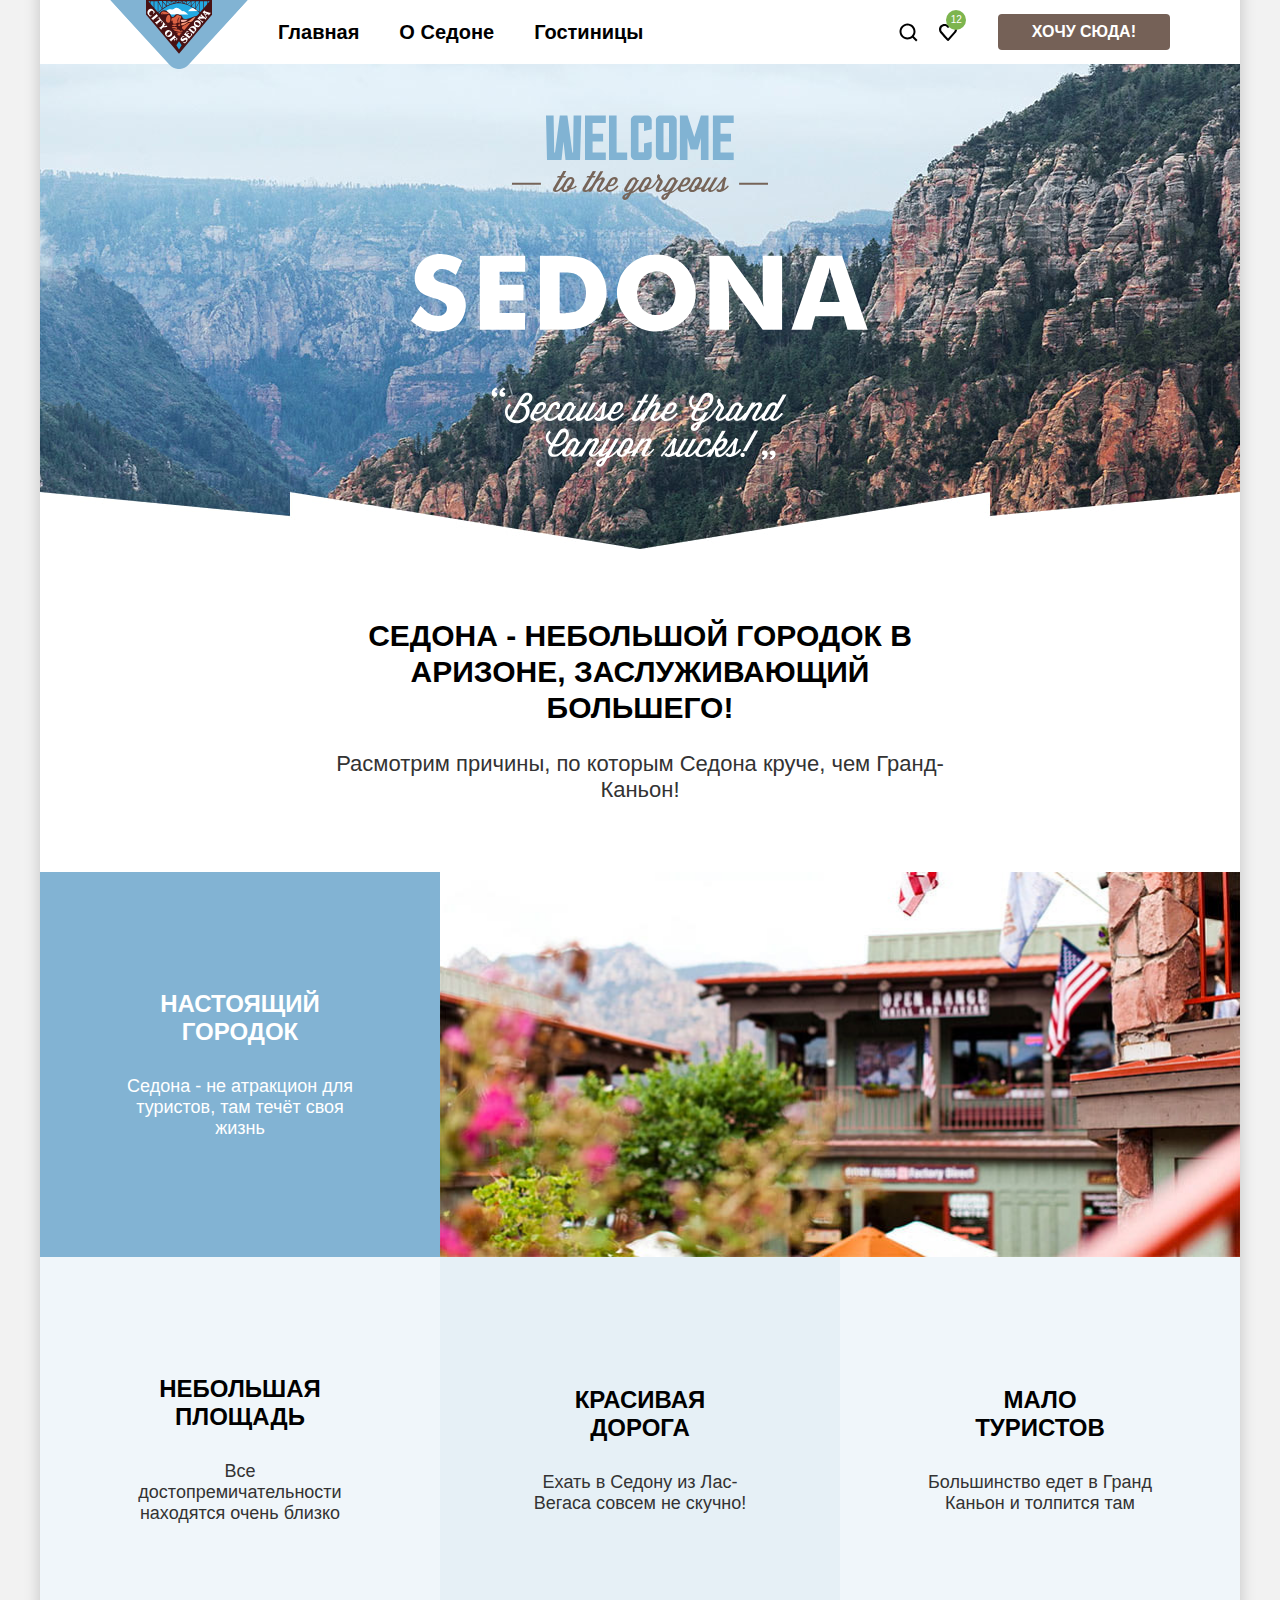
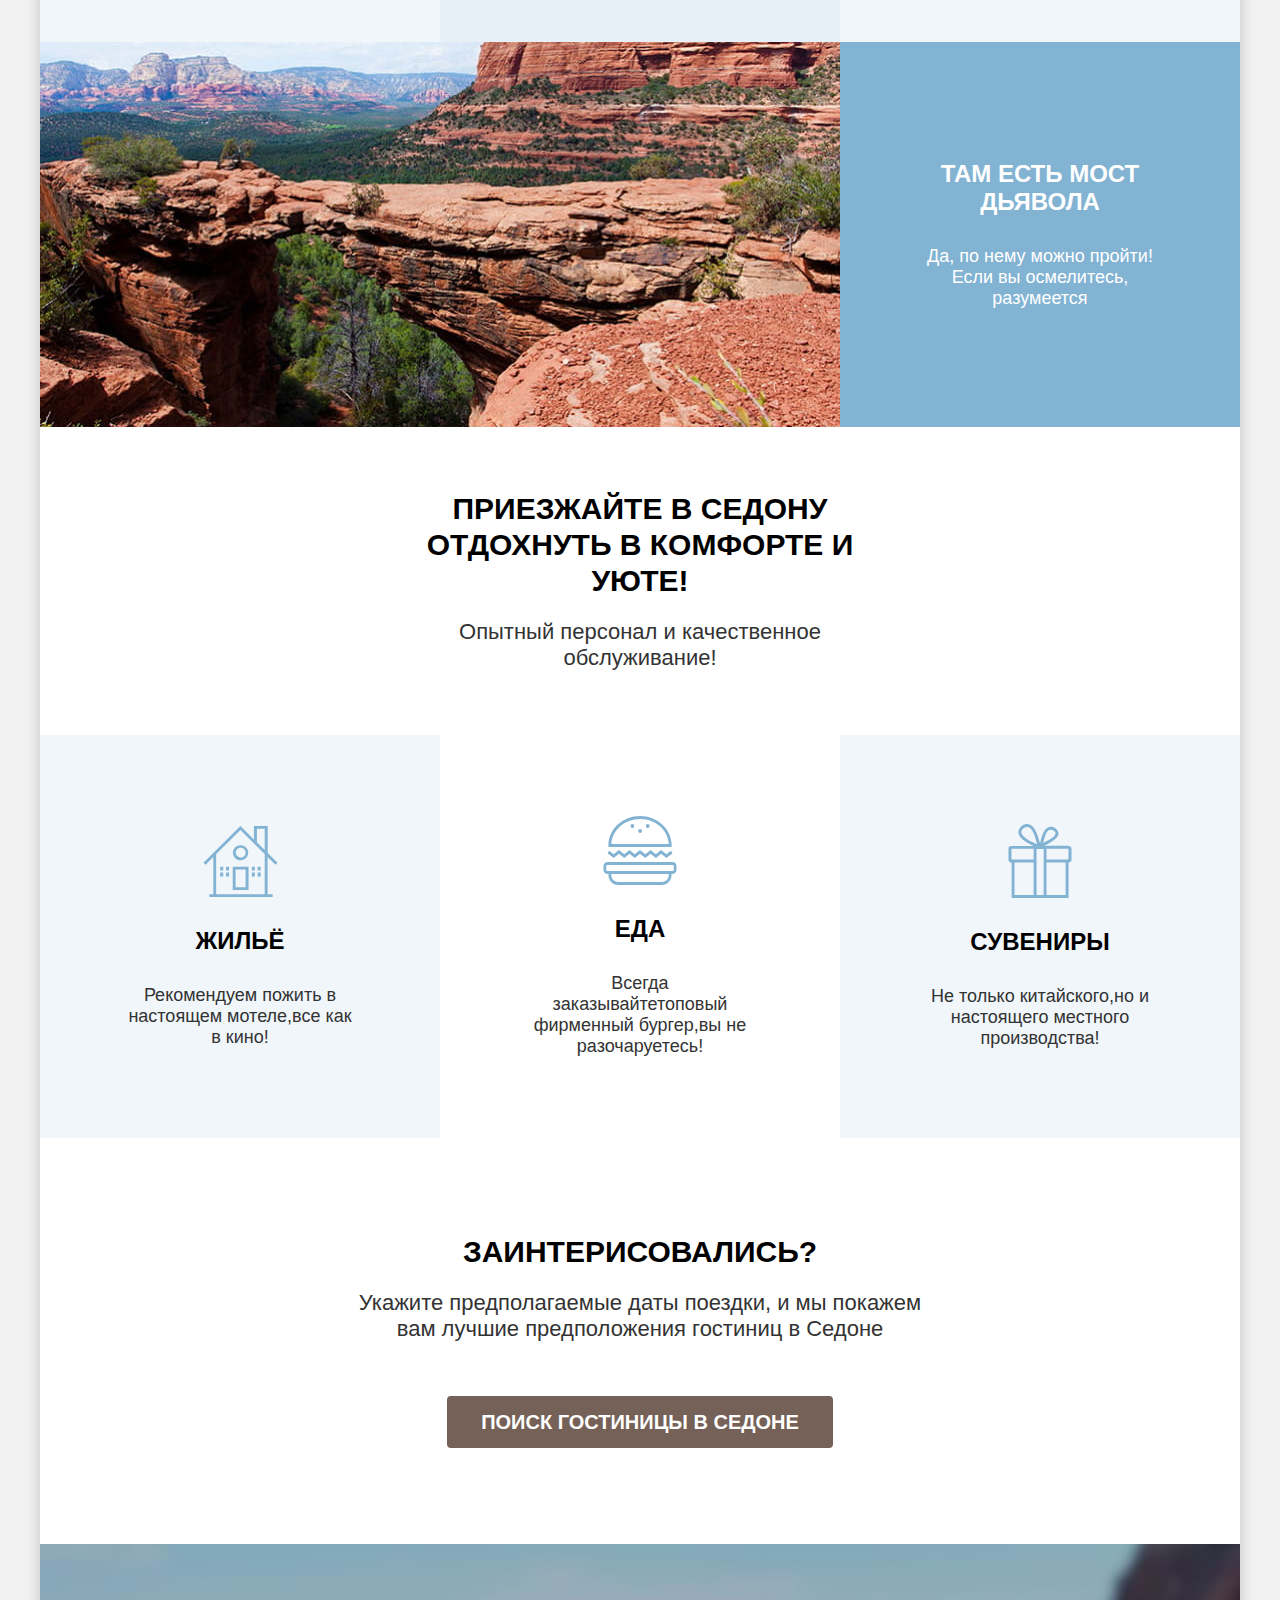
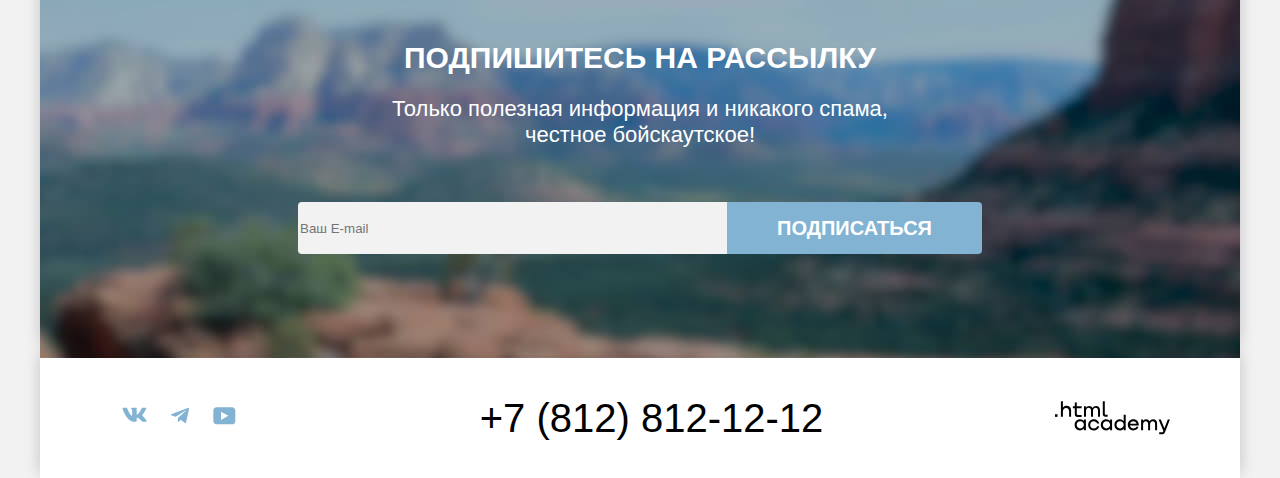
==== commit a28bb8f7: "Сетки компонентов на флексах и гридах" ====
--- a/index.html
+++ b/index.html
@@ -26,10 +26,10 @@
                 <a class="navigation-link" href="catalog.html">Гостиницы</a>
               </li>
             </ul>
-            <ul class="navigation-list">
-              <li class="navigation-item">
-                <a class="navigation-link" aria-label="Поиск" href="#"><svg width="20" height="20" viewBox="0 0 20 20"
-                    fill="none" xmlns="http://www.w3.org/2000/svg">
+            <ul class="navigation-list-item">
+              <li class="navigation-item">
+                <a class="navigation-link" aria-label="Поиск" href="#">
+                  <svg width="20" height="20" viewBox="0 0 20 20" fill="none" xmlns="http://www.w3.org/2000/svg">
                     <path
                       d="M19.5 18.0083L15.8 14.3287C16.8 13.0359 17.5 11.3453 17.5 9.4558C17.5 5.08011 13.9 1.5 9.5 1.5C5.1 1.5 1.5 5.17956 1.5 9.55525C1.5 13.9309 5.1 17.511 9.5 17.511C11.3 17.511 13 16.9144 14.4 15.8204L18.1 19.5L19.5 18.0083ZM9.5 15.5221C6.2 15.5221 3.5 12.837 3.5 9.55525C3.5 6.27348 6.2 3.5884 9.5 3.5884C12.8 3.5884 15.5 6.27348 15.5 9.55525C15.5 12.837 12.8 15.5221 9.5 15.5221Z"
                       fill="black" />
@@ -37,15 +37,16 @@
                 </a>
               </li>
               <li class="navigation-item">
-                <a class="navigation-link" aria-label="Избранное" href="#"><svg width="20" height="20"
-                    viewBox="0 0 20 20" fill="none" xmlns="http://www.w3.org/2000/svg">
+                <a class="navigation-link" aria-label="Избранное" href="#">
+                  <svg width="20" height="20" viewBox="0 0 20 20" fill="none" xmlns="http://www.w3.org/2000/svg">
                     <path
                       d="M9.9 19C9.6 19 9.3 18.9 9.1 18.6C3.7 12.5 2.4 11.1 2.1 10.7C1.4 9.8 1 8.6 1 7.4C1 4.4 3.4 2 6.5 2C7.8 2 9 2.5 10 3.3C11 2.5 12.3 2 13.5 2C16.5 2 19 4.4 19 7.4C19 8.7 18.5 9.9 17.7 10.8L10.7 18.7C10.5 18.9 10.3 19 9.9 19ZM3.9 9.5C4.2 9.9 7.4 13.5 10 16.4L16.2 9.4C16.7 8.9 16.9 8.2 16.9 7.4C16.9 5.6 15.4 4.1 13.6 4.1C12.6 4.1 11.6 4.6 10.9 5.4C10.6 5.7 10.3 5.8 10 5.8C9.7 5.8 9.4 5.6 9.2 5.4C8.5 4.6 7.5 4.1 6.5 4.1C4.7 4.1 3.2 5.6 3.2 7.4C3.1 8.3 3.5 9 3.9 9.5C3.8 9.5 3.8 9.5 3.9 9.5Z"
                       fill="black" />
                   </svg>
+                  <span class="span-item">12</span>
                 </a>
               </li>
-              <li class=" navigation-item">
+              <li class=" navigation-item button-item">
                 <button class="button-popup" type="button">Хочу сюда!</button>
               </li>
             </ul>
@@ -53,138 +54,144 @@
         </header>
 
         <main>
-          <div class="page-container">
-            <section class="description">
-              <h1 class="visually-hidden">Седона</h1>
-              <div class="images">
-                <img src="images/intro-welcome.svg" alt="Добро пожаловать">
-              </div>
-            </section>
-
-            <section class="reason">
-              <div class="reason-criteria">
-                <h2>Cедона - небольшой городок в аризоне, заслуживающий большего!</h2>
-                <p class="criteria">Расмотрим причины, по которым Седона круче, чем Гранд-Каньон!</p>
-              </div>
-              <ul class="reasons-list">
-                <li class="reason-item">
-                  <div class="reason-item-container">
-                    <h3 class="reason-title">Настоящий городок</h3>
-                    <span></span>
-                    <p class="reason-description-wite">Седона - не атракцион для туристов, там течёт своя жизнь</p>
-                  </div>
-                  <img src="images/feature-picture-1.jpg" width="800" height="384" alt="Городок седоны">
-                </li>
-                <li class="reason-item">
-                  <div class="reason-item-container">
-                    <h3 class="reason-title">Небольшая площадь</h3>
-                    <span></span>
-                    <p class="reason-description">Все достопремичательности находятся очень близко</p>
-                  </div>
-                </li>
-                <li class="reason-item">
-                  <div class="reason-item-container">
-                    <h3 class="reason-title">Красивая<br>дорога</h3>
-                    <span></span>
-                    <p class="reason-description">Ехать в Седону из Лас-Вегаса совсем не скучно!</p>
-                  </div>
-                </li>
-                <li class="reason-item">
-                  <div class="reason-item-container">
-                    <h3 class="reason-title">Мало<br>туристов</h3>
-                    <span></span>
-                    <p class="reason-description">Большинство едет в Гранд Каньон и толпится там</p>
-                  </div>
-                </li>
-                <li class="reason-item">
-                  <img src="images/feature-picture-2.jpg" width="800" height="385" alt="Мост дьявола">
-                  <div class="reason-item-container">
-                    <h3 class="reason-title">Там есть мост дьявола</h3>
-                    <span></span>
-                    <p class="reason-description-wite">Да, по нему можно пройти! Если вы осмелитесь, разумеется</p>
-                  </div>
-                </li>
-              </ul>
-            </section>
-
-            <section class="features-container">
-              <div class="offer">
-                <h2>Приезжайте в седону отдохнуть в комфорте и уюте!</h2>
-                <p>Опытный персонал и качественное обслуживание!</p>
-              </div>
-              <ul class="features">
-                <li class="features-item">
+
+          <section class="description">
+
+            <div>
+              <img src="images/intro-welcome.svg" alt="Добро пожаловать">
+            </div>
+          </section>
+
+          <section class="reason">
+            <div class="reason-criteria">
+              <h2>Cедона - небольшой городок в аризоне, заслуживающий большего!</h2>
+              <p class="criteria">Расмотрим причины, по которым Седона круче, чем Гранд-Каньон!</p>
+            </div>
+            <ul class="reasons-list">
+              <li class="reason-item full-width">
+                <div class="reason-item-container">
+                  <h3 class="reason-title">Настоящий городок</h3>
+                  <span></span>
+                  <p class="reason-description-white reason-description">Седона - не атракцион для туристов, там течёт
+                    своя жизнь</p>
+                </div>
+                <img src="images/feature-picture-1.jpg" width="800" height="384" alt="Городок седоны">
+              </li>
+              <li class="reason-item">
+                <div class="reason-item-container">
+                  <h3 class="reason-title">Небольшая площадь</h3>
+                  <span></span>
+                  <p class="reason-description">Все достопремичательности находятся очень близко</p>
+                </div>
+              </li>
+              <li class="reason-item">
+                <div class="reason-item-container">
+                  <h3 class="reason-title">Красивая<br>дорога</h3>
+                  <span></span>
+                  <p class="reason-description">Ехать в Седону из Лас-Вегаса совсем не скучно!</p>
+                </div>
+              </li>
+              <li class="reason-item">
+                <div class="reason-item-container">
+                  <h3 class="reason-title">Мало<br>туристов</h3>
+                  <span></span>
+                  <p class="reason-description">Большинство едет в Гранд Каньон и толпится там</p>
+                </div>
+              </li>
+              <li class="reason-item full-width">
+                <img src="images/feature-picture-2.jpg" width="800" height="385" alt="Мост дьявола">
+                <div class="reason-item-container">
+                  <h3 class="reason-title">Там есть мост дьявола</h3>
+                  <span></span>
+                  <p class="reason-description-white reason-description">Да, по нему можно пройти! Если вы осмелитесь,
+                    разумеется</p>
+                </div>
+              </li>
+            </ul>
+          </section>
+
+          <section class="features-container">
+            <div class="offer">
+              <h2>Приезжайте в седону отдохнуть в комфорте и уюте!</h2>
+              <p>Опытный персонал и качественное обслуживание!</p>
+            </div>
+            <ul class="features">
+              <li class="features-item">
+                <div class="features-item-container">
                   <img class="logo-feature" src="images/icon-house.svg" width="75" height="72" alt="Жилье">
                   <p class="title-item-black">Жильё</p>
                   <p class="title-item">Рекомендуем пожить в настоящем мотеле,все как в кино!</p>
-                </li>
-                <li class="features-item">
+                </div>
+              </li>
+              <li class="features-item">
+                <div class="features-item-container">
                   <img class="logo-feature" src="images/icon-food.svg" width="74" height="70" alt="Еда">
                   <p class="title-item-black">Еда</p>
                   <p class="title-item">Всегда заказывайтетоповый фирменный бургер,вы не разочаруетесь!</p>
-                </li>
-                <li class="features-item">
+                </div>
+              </li>
+              <li class="features-item">
+                <div class="features-item-container">
                   <img class="logo-feature" src="images/icon-souvenir.svg" width="64" height="76" alt="Сувениры">
                   <p class="title-item-black">Сувениры</p>
-                  <p class="title-item">Не только китайского,но и настоящего местногопроизводства!</p>
-                </li>
-              </ul>
-            </section>
-
-            <section class="search">
-              <div class="search-item">
-                <h2>Заинтерисовались?</h2>
-                <p class="explation">
-                  Укажите предполагаемые даты поездки, и мы покажем вам лучшие предположения гостиниц в Седоне</p>
-                <button class="button button-popup" type="button">Поиск гостиницы в Седоне</button>
-              </div>
-            </section>
-
-            <section class="subscribe">
-              <div class="subscribe-item">
-                <h2>Подпишитесь на рассылку</h2>
-                <p>Только полезная информация и никакого спама,<br>честное бойскаутское!</p>
-                <form action="#">
-                  <input name="email" type="email" placeholder="Ваш E-mail" required>
-                  <button class="button" type="submit">Подписаться</button>
-                </form>
-              </div>
-            </section>
-          </div>
+                  <p class="title-item">Не только китайского,но и настоящего местного производства!</p>
+                </div>
+              </li>
+            </ul>
+          </section>
+
+          <section class="search">
+            <div class="search-item">
+              <h2>Заинтерисовались?</h2>
+              <p class="explation">
+                Укажите предполагаемые даты поездки, и мы покажем вам лучшие предположения гостиниц в Седоне</p>
+              <button class="button button-popup" type="button">Поиск гостиницы в Седоне</button>
+            </div>
+          </section>
+
+          <section class="subscribe">
+            <div class="subscribe-item">
+              <h2>Подпишитесь на рассылку</h2>
+              <p>Только полезная информация и никакого спама,<br>честное бойскаутское!</p>
+              <form action="#">
+                <input name="email" type="email" placeholder="Ваш E-mail" required>
+                <button class="button" type="submit">Подписаться</button>
+              </form>
+            </div>
+          </section>
+
         </main>
       </div>
       <footer class="main-footer">
-        <div class="footer-social">
-          <ul class="footer-social-list">
-            <li class="footer-social-item">
-              <a class="button" href="#" aria-label="Vk"><svg width="25" height="15" viewBox="0 0 25 15" fill="none"
-                  xmlns="http://www.w3.org/2000/svg">
-                  <path fill-rule="evenodd" clip-rule="evenodd"
-                    d="M24.1164 1.80445C24.2824 1.25845 24.1164 0.856445 23.3214 0.856445H20.6964C20.0284 0.856445 19.7204 1.20345 19.5534 1.58645C19.5534 1.58645 18.2184 4.78245 16.3274 6.85845C15.7154 7.46045 15.4374 7.65145 15.1034 7.65145C14.9364 7.65145 14.6854 7.46045 14.6854 6.91345V1.80445C14.6854 1.14845 14.5014 0.856445 13.9454 0.856445H9.81738C9.40038 0.856445 9.14938 1.16045 9.14938 1.44945C9.14938 2.07045 10.0954 2.21445 10.1924 3.96245V7.76045C10.1924 8.59345 10.0394 8.74444 9.70538 8.74444C8.81538 8.74444 6.65038 5.53345 5.36538 1.85945C5.11638 1.14445 4.86438 0.856445 4.19338 0.856445H1.56638C0.816382 0.856445 0.666382 1.20345 0.666382 1.58645C0.666382 2.26845 1.55638 5.65645 4.81138 10.1374C6.98138 13.1974 10.0364 14.8564 12.8194 14.8564C14.4884 14.8564 14.6944 14.4884 14.6944 13.8534V11.5404C14.6944 10.8034 14.8524 10.6564 15.3814 10.6564C15.7714 10.6564 16.4384 10.8484 17.9964 12.3234C19.7764 14.0724 20.0694 14.8564 21.0714 14.8564H23.6964C24.4464 14.8564 24.8224 14.4884 24.6064 13.7604C24.3684 13.0364 23.5184 11.9854 22.3914 10.7384C21.7794 10.0284 20.8614 9.26345 20.5824 8.88045C20.1934 8.38945 20.3044 8.17044 20.5824 7.73345C20.5824 7.73345 23.7824 3.30745 24.1154 1.80445H24.1164Z"
-                    fill="#83B3D3" />
-                </svg>
-              </a>
-            </li>
-            <li class="footer-social-item">
-              <a class="button" href="#" aria-label="Telegram"><svg width="18" height="16" viewBox="0 0 18 16"
-                  fill="none" xmlns="http://www.w3.org/2000/svg">
-                  <path
-                    d="M16.785 0.955705L0.840489 7.1042C-0.247661 7.54126 -0.241365 8.14828 0.640845 8.41897L4.73445 9.69597L14.2058 3.72014C14.6537 3.44766 15.0629 3.59424 14.7265 3.89281L7.05283 10.8183H7.05103L7.05283 10.8192L6.77045 15.0387C7.18413 15.0387 7.36669 14.8489 7.59871 14.625L9.58705 12.6915L13.7229 15.7464C14.4855 16.1664 15.0332 15.9506 15.2229 15.0405L17.9379 2.2453C18.2158 1.13107 17.5126 0.626562 16.785 0.955705Z"
-                    fill="#83B3D3" />
-                </svg>
-              </a>
-            </li>
-            <li class="footer-social-item">
-              <a class="button" href="#" aria-label="Youtube"><svg width="23" height="18" viewBox="0 0 23 18"
-                  fill="none" xmlns="http://www.w3.org/2000/svg">
-                  <path
-                    d="M18.9402 0.356445H3.50738C1.64668 0.356445 0.333252 1.9502 0.333252 3.75645V13.8502C0.333252 15.7627 1.64668 17.3564 3.50738 17.3564H19.1591C20.8009 17.3564 22.3333 15.7627 22.3333 13.9564V3.75645C22.1143 1.9502 20.8009 0.356445 18.9402 0.356445ZM7.99494 12.8939V4.81894L15.3283 8.85645L7.99494 12.8939Z"
-                    fill="#83B3D3" />
-                </svg>
-              </a>
-            </li>
-          </ul>
-        </div>
+        <ul class="footer-social-list">
+          <li class="footer-social-item">
+            <a class="social-link" href="#" aria-label="Vk">
+              <svg width="25" height="15" viewBox="0 0 25 15" fill="none" xmlns="http://www.w3.org/2000/svg">
+                <path fill-rule="evenodd" clip-rule="evenodd"
+                  d="M24.1164 1.80445C24.2824 1.25845 24.1164 0.856445 23.3214 0.856445H20.6964C20.0284 0.856445 19.7204 1.20345 19.5534 1.58645C19.5534 1.58645 18.2184 4.78245 16.3274 6.85845C15.7154 7.46045 15.4374 7.65145 15.1034 7.65145C14.9364 7.65145 14.6854 7.46045 14.6854 6.91345V1.80445C14.6854 1.14845 14.5014 0.856445 13.9454 0.856445H9.81738C9.40038 0.856445 9.14938 1.16045 9.14938 1.44945C9.14938 2.07045 10.0954 2.21445 10.1924 3.96245V7.76045C10.1924 8.59345 10.0394 8.74444 9.70538 8.74444C8.81538 8.74444 6.65038 5.53345 5.36538 1.85945C5.11638 1.14445 4.86438 0.856445 4.19338 0.856445H1.56638C0.816382 0.856445 0.666382 1.20345 0.666382 1.58645C0.666382 2.26845 1.55638 5.65645 4.81138 10.1374C6.98138 13.1974 10.0364 14.8564 12.8194 14.8564C14.4884 14.8564 14.6944 14.4884 14.6944 13.8534V11.5404C14.6944 10.8034 14.8524 10.6564 15.3814 10.6564C15.7714 10.6564 16.4384 10.8484 17.9964 12.3234C19.7764 14.0724 20.0694 14.8564 21.0714 14.8564H23.6964C24.4464 14.8564 24.8224 14.4884 24.6064 13.7604C24.3684 13.0364 23.5184 11.9854 22.3914 10.7384C21.7794 10.0284 20.8614 9.26345 20.5824 8.88045C20.1934 8.38945 20.3044 8.17044 20.5824 7.73345C20.5824 7.73345 23.7824 3.30745 24.1154 1.80445H24.1164Z"
+                  fill="#83B3D3" />
+              </svg>
+            </a>
+          </li>
+          <li class="footer-social-item">
+            <a class="social-link" href="#" aria-label="Telegram">
+              <svg width="18" height="16" viewBox="0 0 18 16" fill="none" xmlns="http://www.w3.org/2000/svg">
+                <path
+                  d="M16.785 0.955705L0.840489 7.1042C-0.247661 7.54126 -0.241365 8.14828 0.640845 8.41897L4.73445 9.69597L14.2058 3.72014C14.6537 3.44766 15.0629 3.59424 14.7265 3.89281L7.05283 10.8183H7.05103L7.05283 10.8192L6.77045 15.0387C7.18413 15.0387 7.36669 14.8489 7.59871 14.625L9.58705 12.6915L13.7229 15.7464C14.4855 16.1664 15.0332 15.9506 15.2229 15.0405L17.9379 2.2453C18.2158 1.13107 17.5126 0.626562 16.785 0.955705Z"
+                  fill="#83B3D3" />
+              </svg>
+            </a>
+          </li>
+          <li class="footer-social-item">
+            <a class="social-link" href="#" aria-label="Youtube">
+              <svg width="23" height="18" viewBox="0 0 23 18" fill="none" xmlns="http://www.w3.org/2000/svg">
+                <path
+                  d="M18.9402 0.356445H3.50738C1.64668 0.356445 0.333252 1.9502 0.333252 3.75645V13.8502C0.333252 15.7627 1.64668 17.3564 3.50738 17.3564H19.1591C20.8009 17.3564 22.3333 15.7627 22.3333 13.9564V3.75645C22.1143 1.9502 20.8009 0.356445 18.9402 0.356445ZM7.99494 12.8939V4.81894L15.3283 8.85645L7.99494 12.8939Z"
+                  fill="#83B3D3" />
+              </svg>
+            </a>
+          </li>
+        </ul>
         <a class="pfone-contacts" href="tel:+78128121212">+7 (812) 812-12-12</a>
         <a class="navigation-link" href="https://htmlacademy.ru" target="_blank" rel="noopener noreferrer">
           <svg width="115" height="34" viewBox="0 0 115 34" fill="none" xmlns="http://www.w3.org/2000/svg">
--- a/styles/styles.css
+++ b/styles/styles.css
@@ -21,13 +21,13 @@
 }
 
 html {
-  height: 100%;
+  min-height: 100vh;
 }
 
 img {
   max-width: 100%;
   height: auto;
-  object-fit: contain;
+  object-fit: cover;
   }
 
 .visually-hidden {
@@ -45,15 +45,15 @@
 
 body {
   margin: 0;
-  height: 100%;
-}
-
-.body-bakcground {
+  min-height: 100vh;
+}
+
+.body-background {
   padding: 0 40px;
   background-color: #F2F2F2;
   display: flex;
   flex-direction: column;
-  height: 100%;
+  min-height: 100vh;
 }
 
 .body-container {
@@ -73,18 +73,68 @@
 
 .main-header {
   display: flex;
+  padding: 0 70px;
+  column-gap: 30px;
+  justify-content: space-between;
+}
+
+.main-header-logo {
+  display: block;
+  position: relative;
+  width: 138px;
+  height: 64px;
+  flex-shrink: 0;
+  z-index: 1;
+  clip-path: polygon(50% 120%, 0 0, 100% 0);
 }
 
 .navigation {
   display: flex;
   justify-content: space-between;
   width: 100%;
+  padding: 0;
+}
+
+.navigation-item {
+  display: flex;
+  align-items: center;
+}
+
+.button-item {
+  margin-left: 20px
 }
 
 .navigation-list {
   margin: 0;
   padding: 0;
   list-style: none;
+  display: flex;
+  width: auto;
+  column-gap: 40px;
+}
+
+.navigation-list-item {
+  display: flex;
+  margin: 0;
+  padding: 0;
+  list-style: none;
+  column-gap: 20px;
+}
+
+.span-item {
+  background-color: #7DB54F;
+  color: #FFFFFF;
+  border-radius: 50%;
+  width: 20px;
+  height: 20px;
+  font-weight: 400;
+  font-size: 10px;
+  line-height: 10px;
+  text-align: center;
+  padding: 5px;
+  position: absolute;
+  top: 10px;
+  left: 8px;
 }
 
 .navigation-link {
@@ -94,6 +144,11 @@
   line-height: 24px;
   text-decoration: none;
   text-align: center;
+  display: flex;
+  flex-direction: column;
+  height: 100%;
+  justify-content: center;
+  position: relative;
 }
 
 /*Main*/
@@ -103,16 +158,13 @@
   background-size: cover;
   background-repeat: no-repeat;
   background-color: blue;
-  height: 485px;
-  position: relative;
-}
-
-.images {
-  padding: 51px 371px 82px 371px;
+  min-height: 485px;
+  padding: 51px 0 57px 0;
   text-align: center;
 }
 
 .button-popup{
+  font-family: "PT Sans", sans-serif;
   font-weight: 700;
   font-size: 16px;
   line-height: 20px;
@@ -121,16 +173,25 @@
   border: 0;
   border-radius: 4px;
   text-transform: uppercase;
-}
-
-
-/*reason*/
-.reason-item:first-child,
-.reason-item:last-child {
-  background-color: #82B3D3;
-  color: #FFFFFF;
-  display: flex;
-}
+  padding: 8px 34px;
+}
+
+.full-width .reason-item-container {
+  align-self: center;
+  margin: 0 auto;
+  padding: 102px 0;
+}
+
+.reason-item {
+  flex: 1 1 auto;
+  min-height: 385px;
+  display: flex;
+  align-items: center;
+  justify-content: center;
+  padding: 102px 0;
+}
+
+
 
 .reason-item:nth-child(even) {
   background-color: rgba(131, 179, 211, 0.12);
@@ -141,18 +202,33 @@
 }
 
 .reason-item-container {
-  width: 400px;
-  min-height: 200px;
-  padding: 90px 85px;
-}
-
+  width: 100%;
+  max-width: 230px;
+}
 
 .reasons-list {
-margin: 0;
-padding: 0;
-list-style-type: none;
-display: flex;
-flex-wrap: wrap;
+  margin: 0;
+  padding: 0;
+  list-style-type: none;
+  display: flex;
+  flex-wrap: wrap;
+}
+
+.reason-criteria {
+  text-align: center;
+  width: 100%;
+  max-width: 651px;
+  margin: 0 auto;
+  padding: 69px 0;
+}
+
+.full-width {
+  background-color: #82B3D3;
+  color: #FFFFFF;
+  display: flex;
+  padding: 0;
+  justify-content: space-between;
+  align-items: unset;
 }
 
 .reason-criteria h2 {
@@ -163,7 +239,8 @@
   text-align: center;
   text-transform: uppercase;
   margin: 0;
-  padding: 69px 290px 12.5px 290px;
+  margin-bottom: 25px;
+  padding: 0;
 }
 
 .criteria {
@@ -173,7 +250,7 @@
   text-align: center;
   color: #333333;
   margin: 0;
-  padding: 12.5px 274.5px 69px 274.5px;
+  padding: 0;
 }
 
 .reason-title {
@@ -183,12 +260,7 @@
   text-align: center;
   text-transform: uppercase;
   margin: 0;
-  padding-bottom: 30px;
-}
-
-.reason-description-wite {
-  margin: 0;
-  padding-top: 30px;
+  margin-bottom: 30px;
 }
 
 .reason-description {
@@ -198,14 +270,17 @@
   line-height: 21px;
   text-align: center;
   margin: 0;
-  padding-top: 30px;
+}
+
+.reason-description-white {
+  color: #FFFFFF;
 }
 
 /*features-container*/
 
 .features {
   width: 1200px;
-  height: 385px;
+  height: 100%;
   margin: 0;
   padding: 0;
   display: flex;
@@ -213,7 +288,21 @@
 }
 
 .features-item {
-  padding: 81px 85px;
+  padding: 81px 0;
+  display: flex;
+  justify-content: center;
+  align-items: center;
+  flex-direction: column;
+  flex: 1;
+}
+
+.features-item-container {
+  width: 100%;
+  max-width: 230px;
+  display: flex;
+  flex-direction: column;
+  row-gap: 30px;
+  align-items: center;
 }
 
 .features-item:nth-child(odd) {
@@ -222,9 +311,17 @@
 
 .logo-feature {
   display: block;
+  margin: 0;
+}
+
+.offer {
+  text-align: center;
+  width: 100%;
+  max-width: 505px;
   margin: 0 auto;
-}
-
+  padding: 64px 0;
+
+}
 
 .offer h2 {
   font-weight: 700;
@@ -234,7 +331,8 @@
   text-transform: uppercase;
   color:#000000;
   margin: 0;
-  padding: 64px 347.5px 10px;
+  margin-bottom: 20px;
+  padding: 0;
 }
 
 .offer p {
@@ -244,7 +342,7 @@
   text-align: center;
   color: #333333;
   margin: 0;
-  padding: 10px 355px 64px;
+  padding: 0;
 }
 
 .title-item-black {
@@ -255,7 +353,7 @@
   text-transform: uppercase;
   color: #000000;
   margin: 0;
-  padding: 30px 0 30px;
+  padding: 0;
 }
 
 .title-item {
@@ -265,6 +363,7 @@
   text-align: center;
   color: #333333;
   margin: 0;
+
 }
 
 /*search*/
@@ -274,7 +373,8 @@
 }
 
 .search-item {
-  width: 592px;
+  width: 100%;
+  max-width: 592px;
   margin: 0 auto;
   text-align: center;
 }
@@ -287,6 +387,7 @@
   color: #000000;
   text-transform: uppercase;
   margin: 0;
+  margin-bottom: 20px;
 }
 
 .explation {
@@ -296,7 +397,8 @@
   text-align: center;
   color: #333333;
   margin: 0;
-  padding: 20px 0 54px;
+  padding:0;
+  margin-bottom: 54px;
 }
 
 .search .button {
@@ -322,10 +424,10 @@
 }
 
 .subscribe-item{
-width: 684px;
+width: 100%;
 margin: 0 auto;
 text-align: center;
-
+max-width: 684px;
 }
 
 .subscribe h2 {
@@ -334,6 +436,7 @@
   line-height: 36px;
   text-transform: uppercase;
   margin: 0;
+  margin-bottom: 20px;
 }
 
 .subscribe p {
@@ -341,7 +444,7 @@
   font-size: 22px;
   line-height: 26px;
   margin: 0;
-  padding: 20px 0 54px;
+  margin-bottom: 54px;
 
 }
 
@@ -354,6 +457,7 @@
 }
 
 .subscribe .button {
+  font-family: "PT Sans", sans-serif;
   font-weight: 700;
   font-size: 20px;
   line-height: 36px;
@@ -362,6 +466,11 @@
   border: 0;
   border-radius: 0 4px 4px 0;
   text-transform: uppercase;
+  padding: 8px 50px;
+}
+
+.subscribe-item form {
+  display: flex;
 }
 
 /*Footer*/
@@ -375,10 +484,15 @@
   max-width: 1200px;
   background-color: #FFFFFF;
   box-shadow : 0 -5px 15px rgba(0, 0, 0, 0.2);
+  width: 1200px;
+  align-items: center;
+  height: 120px;
+  padding: 0 70px;
 }
 
 .footer-social-list {
   margin: 0;
+  padding: 0;
   list-style: none;
 }
 
@@ -391,11 +505,96 @@
   text-decoration: none;
 }
 
+.social-link{
+padding: 13px 12px;
+
+}
+
 /*Catalog*/
 
+
+
+.main-filter-content {
+  display: flex;
+  justify-content: space-between;
+  margin-top: 40px;
+}
+
 .filter-content {
   display: flex;
-  justify-content: space-between;
+  gap: 70px;
+}
+
+.filter-box {
+  display: flex;
+  gap: 70px;
+}
+
+.main-filter-content legend {
+  margin-bottom: 32px;
+}
+
+.fieldset-box {
+  margin: 0;
+  padding: 0;
+  border: 0;
+}
+
+.control-box {
+  display: flex;
+  flex-direction: column;
+}
+
+.scale button {
+  width: 20px;
+  height: 20px;
+  border-radius: 5px;
+}
+
+.buttons {
+  display: flex;
+  flex-direction: column;
+  gap: 32px;
+  padding-top: 56px;
+}
+
+.buttons button {
+  padding: 8px 50px;
+}
+
+.infrastructure {
+  list-style: none;
+  margin: 0;
+  padding: 0;
+  display: flex;
+  flex-direction: column;
+  gap: 16px;
+}
+
+.infrastructure label {
+  display: flex;
+  align-items: center;
+}
+
+.infrastructure span {
+  padding-left: 12px;
+}
+
+
+.fieldset-box {
+  display: flex;
+}
+
+.check-input  {
+  width: 20px;
+  height: 20px;
+  margin: 0;
+}
+
+.control-input {
+  width: 20px;
+  height: 20px;
+  margin: 0;
 }
 
 .main-catalog {
@@ -410,19 +609,45 @@
   background-color: blue;
   color: #FFFFFF;
   background-size: cover;
+  padding: 35px 70px 70px;
 }
 
 .advacned-settings h1 {
   font-weight: 700;
   font-size: 60px;
   line-height: 78px;
-  margin: 0;
-}
-
-.breadcrubs-link {
+  margin-top: 0;
+  margin-bottom: 16px;
+}
+
+.breadcrumbs {
+display: flex;
+list-style: none;
+margin: 0;
+padding: 0;
+column-gap: 10px;
+align-items: center;
+}
+
+.breadcrumbs-item {
+  display: flex;
+  align-items: center;
   font-weight: 400;
   font-size: 16px;
   line-height: 21px;
+  column-gap: 10px;
+}
+
+.breadcrumbs-item:not(:last-child)::after {
+  content: '';
+  background-image: url("data:image/svg+xml,%3Csvg width='8' height='21' viewBox='0 0 8 21' fill='none' xmlns='http://www.w3.org/2000/svg'%3E%3Cpath d='M6.91526 9.96875L2.16526 5.71875C1.91526 5.46875 1.41526 5.46875 1.04026 5.71875C0.665263 5.96875 0.790263 6.46875 1.04026 6.71875L5.16526 10.4688L1.16526 14.2188C0.915263 14.4688 0.915263 14.9688 1.16526 15.2188C1.16526 15.3438 1.54026 15.4688 1.66526 15.4688C1.79026 15.4688 2.04026 15.3438 2.16526 15.2188L6.91526 10.9688C7.29026 10.7188 7.29026 10.2188 6.91526 9.96875Z' fill='white'%3E%3C/path%3E%3C/svg%3E");
+  background-repeat: no-repeat;
+  width: 8px;
+  height: 21px;
+}
+
+.breadcrumbs-link {
+  display: flex;
 }
 
 .advacned-settings legend {
@@ -441,6 +666,10 @@
   font-weight: 400;
   font-size: 18px;
   line-height: 23px;
+}
+
+.price-controls {
+  display: flex;
 }
 
 .price-controls span {
@@ -476,6 +705,7 @@
 }
 
 .button-submit {
+  font-family: "PT Sans", sans-serif;
   font-weight: 700;
   border: 0;
   border-radius: 4px;
@@ -484,9 +714,11 @@
   font-size: 16px;
   line-height: 20px;
   align-items: center;
+  text-transform: uppercase;
 }
 
 .button-reset {
+  font-family: "PT Sans", sans-serif;
   font-weight: 700;
   color: #FFFFFF;
   font-size: 16px;
@@ -494,12 +726,31 @@
   align-items: center;
   border: 0;
   background: 0;
+  text-transform: uppercase;
 }
 
 .sort-container {
   display: flex;
-  padding: 50px 70px 40px;
-}
+  margin-bottom: 40px;
+  gap: 70px;
+}
+
+.selector-box {
+  display: flex;
+  gap: 200px;
+}
+
+.filter-button {
+  display: flex;
+  gap: 8px;
+}
+
+.filter-button button {
+  width: 48px;
+  height: 48px;
+  padding: 0;
+}
+
 
 .found {
   font-weight: 700;
@@ -517,6 +768,7 @@
   font-size: 18px;
   line-height: 21px;
   color: #333333;
+  width: 292px;
 }
 
 .filter-active {
@@ -534,21 +786,33 @@
 /*Catalog hotels*/
 
 .hotels {
+  padding: 50px 70px 60px;
+}
+
+.hotels-list {
   width: 100%;
-  display: flex;
-  flex-wrap: wrap;
+  display: grid;
+  grid-template-columns: repeat(3,1fr);
+  row-gap: 20px;
+  column-gap: 20px;
   padding: 0;
   list-style: none;
-  gap: 20px;
-  padding: 0;
-  padding-left: 70px;
-  margin: 0;
+  margin: 0 0 40px 0;
 }
 
 .hotels-items {
   border-radius: 4px;
   border: 1px solid #E6E6E6;
-  padding: 20px;
+  padding: 20px 19px;
+  display: grid;
+  grid-template-columns: repeat(2,1fr);
+  row-gap: 16px;
+  column-gap: 20px;
+}
+
+
+.hotels-items img {
+  grid-column: 1/-1;
 }
 
 .hotels h3 {
@@ -557,21 +821,25 @@
   line-height: 28px;
   color: #000000;
   margin: 0;
-  padding: 20px 0;
-}
-
-.type-container {
+  padding: 0;
+  grid-column: 1/-1;
+}
+
+.type .price {
   font-weight: 400;
   font-size: 18px;
   line-height: 21px;
   color: #000000;
-  display: flex;
   width: 100%;
-  justify-content: space-between;
-}
-
-.type-container p {
-  margin: 0;
+  margin: 0;
+}
+
+.hotels p {
+  margin: 0;
+}
+
+.price {
+  text-align: end;
 }
 
 .hotel-button {
@@ -583,51 +851,67 @@
   font-weight: 700;
   font-size: 16px;
   line-height: 20px;
-}
-
-.actions-container label {
-  font-weight: 700;
+  text-align: center;
+  padding: 8px 26px;
+}
+
+.actions-container {
+  font-weight: 700;
+  font-size: 16px;
+  color: #FFFFFF;
+  text-transform: uppercase;
+  text-align: center;
+  position: relative;
+  background-color: #82B3D3;
+  border-radius: 4px;
+  display: block;
+  line-height: 36px;
+  cursor: pointer;
+}
+
+
+.input-ceckbox:checked + .input-checkbox-text{
+  background-color: #7DB54F;
+  border-radius: 4px;
+  display: block;
+  line-height: 36px;
+}
+
+.rating {
+  font-weight: 400;
   font-size: 16px;
   line-height: 20px;
-  color: #FFFFFF;
-  background-color: #82B3D3;
-  border-radius: 4px;
-  text-transform: uppercase;
-  text-align: center;
-}
-
-.active-container label {
-  font-weight: 700;
-  font-size: 16px;
-  line-height: 20px;
-  color: #FFFFFF;
-  background-color: #7DB54F;
-  border-radius: 4px;
-  text-transform: uppercase;
-  text-align: center;
-}
-
-.rating p {
-  font-weight: 400;
-  font-size: 16px;
-  line-height: 20px;
   text-transform: uppercase;
   text-align: center;
   color: #333333;
   background-color: #F2F2F2;
   border-radius: 4px;
-  margin: 0;
-}
+  align-self: center;
+  padding: 9px 0 8px;
+
+}
+
 
 .pagination {
-  display: flex;
-  padding: 0;
+  border-top: 1px solid #E6E6E6;
+  display: flex;
+  margin: 0;
+  padding: 0;
+  width: 100%;
+  column-gap: 8px;
+  padding-top: 40px;
   }
 
 .pagination-item {
-  margin: 0;
-  display: flex;
-}
+  width: 60px;
+  height: 60px;
+  background-color: #82B3D3;
+  border-radius: 4px;
+  display: flex;
+  align-items: center;
+  justify-content: center;
+}
+
 
 .pagination-link {
   font-weight: 700;
@@ -636,60 +920,31 @@
   text-align: center;
   text-decoration: none;
   color: #FFFFFF;
-  background-color: #82B3D3;
-  border-radius: 4px;
+  display: flex;
+  align-items: center;
+  justify-content: center;
+  width: 100%;
+  height: 100%;
 }
 
 .active {
-  font-weight: 700;
-  font-size: 20px;
-  line-height: 36px;
-  text-align: center;
-  text-decoration: none;
-  color: #000000;
   background-color: #E5E5E5;
   border-radius: 4px;
 }
 
-.pagination-item span {
-  background-color: #E5E5E5;
-}
+.pagination-item:nth-child(5) {
+  background-color: #FFFFFF;
+}
+
 .subscribe-catalog {
-  padding: 96px 258px 104px;
-  text-align: center;
-}
-
-.subscribe-catalog-item {
-  width: 684px;
-  margin: 0 auto;
-}
-
-.subscribe-catalog h2{
-  margin: 0;
-}
-
-.subscribe-catalog p {
-  margin: 0;
-  padding: 20px 0 54px;
-}
-
-.subscribe-catalog input {
-  width: 452px;
-  height: 52px;
-  border-radius: 4px 0 0 4px;
-  border: 0;
-  background-color:  #F2F2F2;
-}
-
-.subscribe-catalog button {
-  font-weight: 700;
-  font-size: 20px;
-  line-height: 36px;
-  background-color: #82B3D3;
-  color: #FFFFFF;
-  border: 0;
-  border-radius: 0 4px 4px 0;
-  text-transform: uppercase;
+ background: 0;
+ color: #000000;
+}
+
+
+
+.subscribe-catalog-item form {
+  display: flex;
 }
 
 .footer-social-list {
